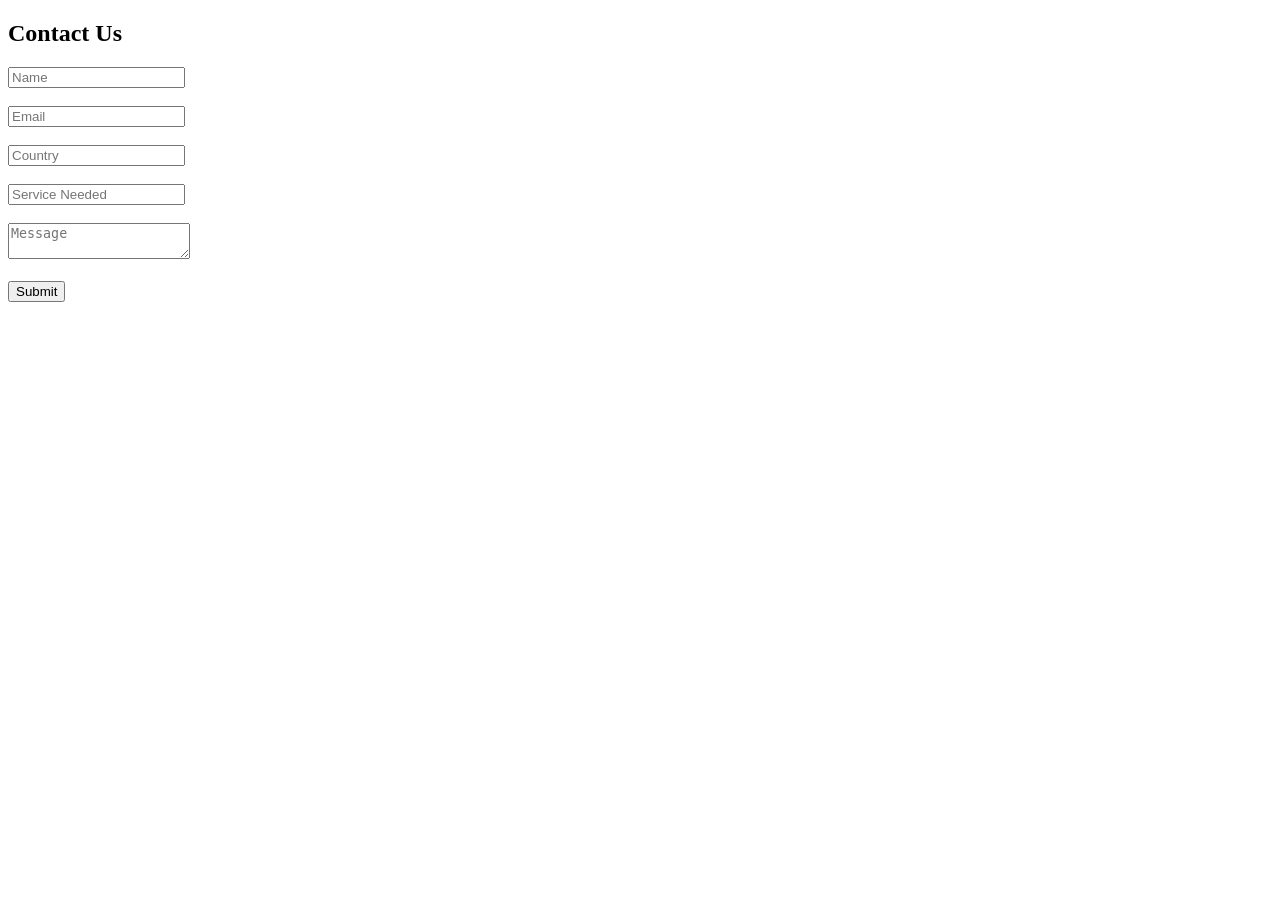
==== frontend/index.html @ 789def8a "Initial full-stack import-export project setup" ====
<!DOCTYPE html>
<html>
<head>
    <title>Import Export - Contact</title>
    <link rel="stylesheet" href="style.css">
</head>
<body>

<h2>Contact Us</h2>

<form id="contactForm">
    <input type="text" id="name" placeholder="Name" required><br><br>
    <input type="email" id="email" placeholder="Email" required><br><br>
    <input type="text" id="country" placeholder="Country"><br><br>
    <input type="text" id="serviceNeeded" placeholder="Service Needed"><br><br>
    <textarea id="message" placeholder="Message"></textarea><br><br>
    <button type="submit">Submit</button>
</form>

<script src="script.js"></script>

</body>
</html>
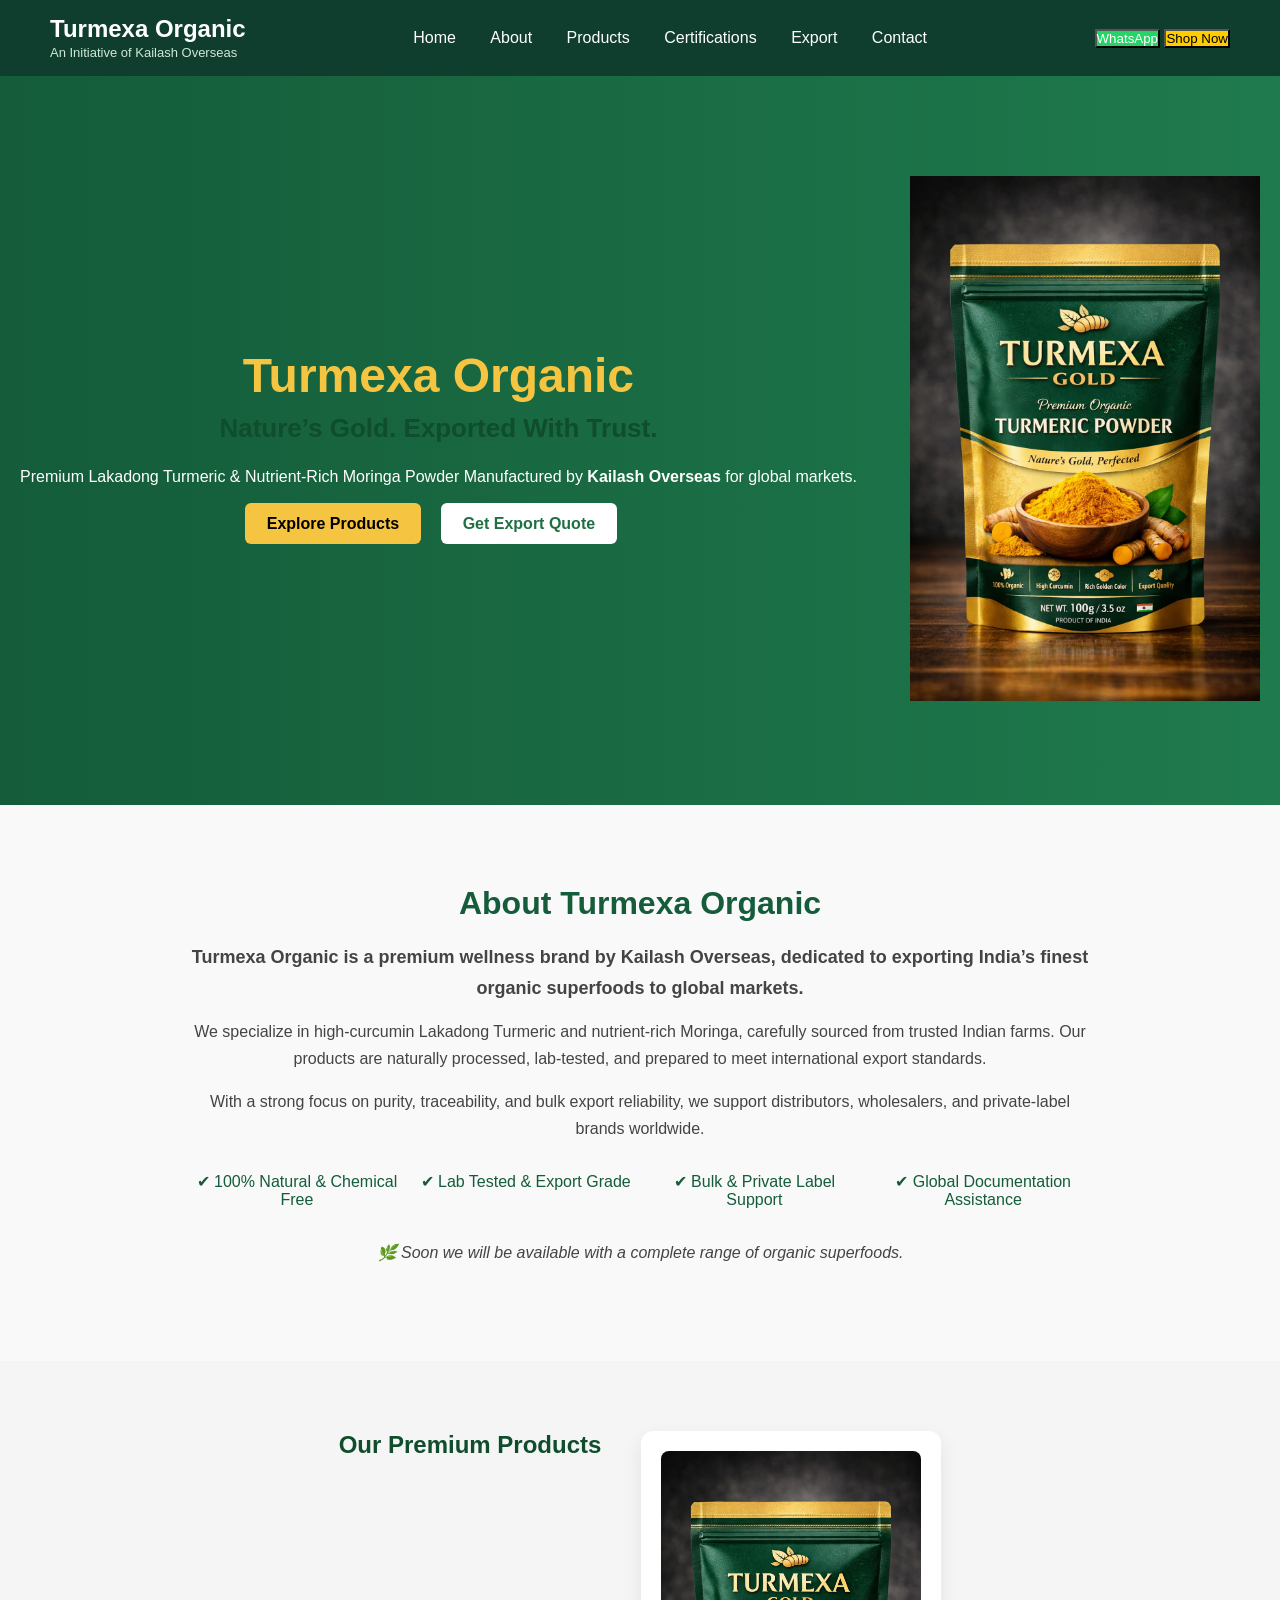
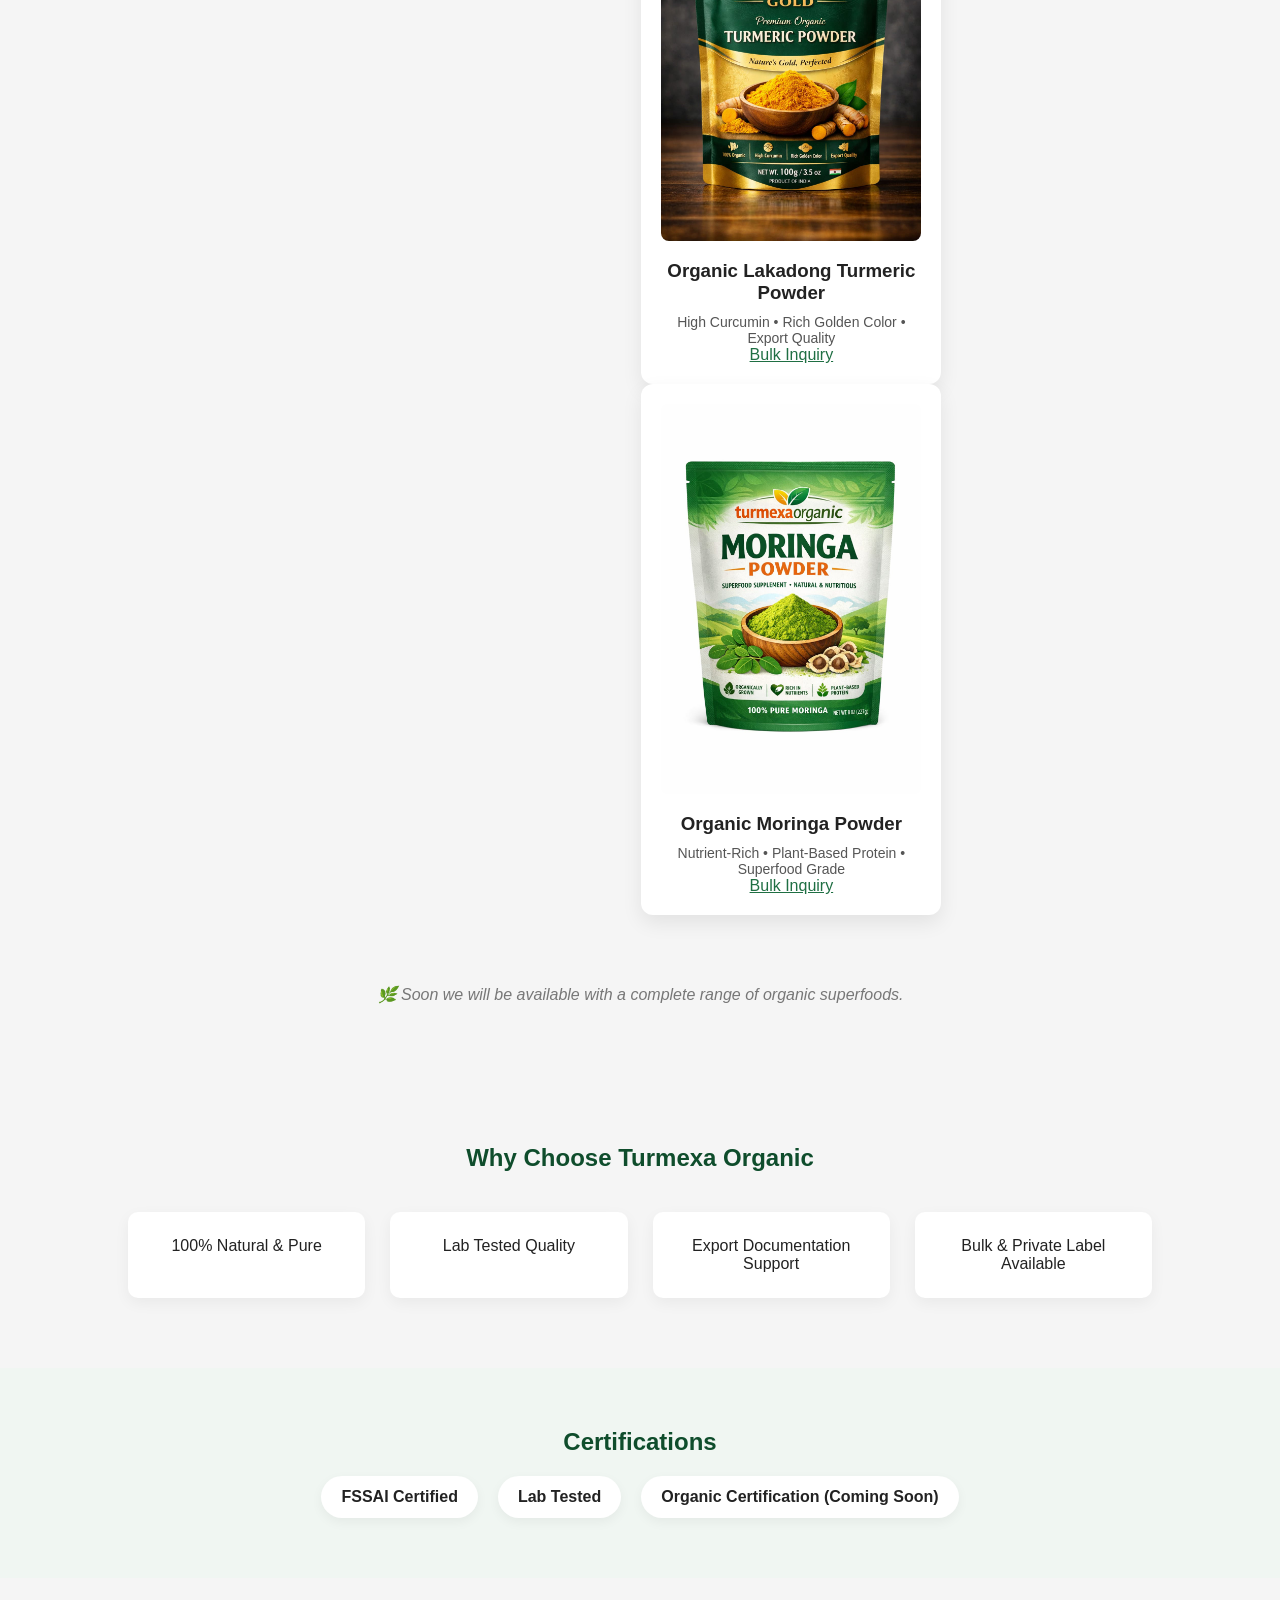
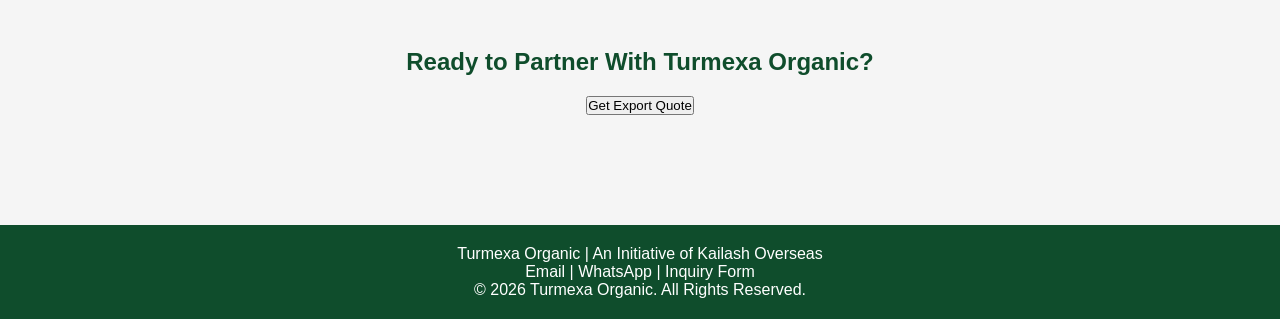
==== commit a2c2297d: "contact page is working now" ====
--- a/frontend/index.html
+++ b/frontend/index.html
@@ -1,23 +1,161 @@
 <!DOCTYPE html>
-<html>
+<html lang="en">
 <head>
-    <title>Import Export - Contact</title>
+    <meta charset="UTF-8">
+    <title>Turmexa Organic | Premium Organic Superfoods</title>
+    <meta name="viewport" content="width=device-width, initial-scale=1.0">
     <link rel="stylesheet" href="style.css">
 </head>
 <body>
 
-<h2>Contact Us</h2>
+    <!-- HEADER -->
+    <header>
+        <div class="logo">
+            <h2>Turmexa Organic</h2>
+            <span>An Initiative of Kailash Overseas</span>
+        </div>
+        <nav>
+            <a href="#">Home</a>
+            <a href="#">About</a>
+            <a href="#">Products</a>
+            <a href="#">Certifications</a>
+            <a href="#">Export</a>
+            <a href="contact.html">Contact</a>
+        </nav>
+        <div class="header-buttons">
+            <button class="whatsapp">WhatsApp</button>
+            <button class="shop">Shop Now</button>
+        </div>
+    </header>
 
-<form id="contactForm">
-    <input type="text" id="name" placeholder="Name" required><br><br>
-    <input type="email" id="email" placeholder="Email" required><br><br>
-    <input type="text" id="country" placeholder="Country"><br><br>
-    <input type="text" id="serviceNeeded" placeholder="Service Needed"><br><br>
-    <textarea id="message" placeholder="Message"></textarea><br><br>
-    <button type="submit">Submit</button>
-</form>
+    <!-- HERO SECTION -->
+    <section class="hero">
+  <div class="hero-container">
+    
+    <div class="hero-text">
+      <h1>Turmexa Organic</h1>
+      <h2>Nature’s Gold. Exported With Trust.</h2>
+      <p>
+        Premium Lakadong Turmeric & Nutrient-Rich Moringa Powder  
+        Manufactured by <strong>Kailash Overseas</strong> for global markets.
+      </p>
 
-<script src="script.js"></script>
+      <div class="hero-buttons">
+        <a href="#products" class="btn-primary">Explore Products</a>
+        <a href="contact.html" class="btn-secondary">Get Export Quote</a>
+      </div>
+    </div>
+
+    <div class="hero-image">
+      <img src="images/turmeric.jpeg" alt="Organic Lakadong Turmeric">
+    </div>
+
+  </div>
+</section>
+
+
+<!-- ABOUT SECTION -->
+<section class="about">
+    <div class="about-container">
+        <h2>About Turmexa Organic</h2>
+
+        <p class="about-highlight">
+            Turmexa Organic is a premium wellness brand by <strong>Kailash Overseas</strong>, 
+            dedicated to exporting India’s finest organic superfoods to global markets.
+        </p>
+
+        <p>
+            We specialize in high-curcumin Lakadong Turmeric and nutrient-rich Moringa, 
+            carefully sourced from trusted Indian farms. Our products are naturally processed, 
+            lab-tested, and prepared to meet international export standards.
+        </p>
+
+        <p>
+            With a strong focus on purity, traceability, and bulk export reliability, 
+            we support distributors, wholesalers, and private-label brands worldwide.
+        </p>
+
+        <div class="about-features">
+            <div>✔ 100% Natural & Chemical Free</div>
+            <div>✔ Lab Tested & Export Grade</div>
+            <div>✔ Bulk & Private Label Support</div>
+            <div>✔ Global Documentation Assistance</div>
+        </div>
+
+        <p class="coming-soon">
+            🌿 Soon we will be available with a complete range of organic superfoods.
+        </p>
+    </div>
+</section>
+
+
+    <!-- PRODUCTS -->
+    <section class="products" id="products">
+    <h2>Our Premium Products</h2>
+
+    <div class="product-grid">
+
+        <!-- Turmeric Product -->
+        <div class="product-card">
+            <img src="images/turmeric.jpeg" alt="Lakadong Turmeric Powder">
+            <h3>Organic Lakadong Turmeric Powder</h3>
+            <p>High Curcumin • Rich Golden Color • Export Quality</p>
+            <a href="contact.html" class="btn-secondary">Bulk Inquiry</a>
+        </div>
+
+        <!-- Moringa Product -->
+        <div class="product-card">
+            <img src="images/moringa.jpeg" alt="Moringa Powder">
+            <h3>Organic Moringa Powder</h3>
+            <p>Nutrient-Rich • Plant-Based Protein • Superfood Grade</p>
+            <a href="#contact" class="btn-secondary">Bulk Inquiry</a>
+        </div>
+
+    </div>
+
+    <p class="coming-soon">
+        🌿 Soon we will be available with a complete range of organic superfoods.
+    </p>
+</section>
+
+
+    <!-- WHY CHOOSE US -->
+    <section>
+    <h2>Why Choose Turmexa Organic</h2>
+
+    <div class="why-grid">
+        <div class="why-box">100% Natural & Pure</div>
+        <div class="why-box">Lab Tested Quality</div>
+        <div class="why-box">Export Documentation Support</div>
+        <div class="why-box">Bulk & Private Label Available</div>
+    </div>
+    </section>
+
+
+    <!-- CERTIFICATIONS -->
+    <section class="certifications">
+    <h2>Certifications</h2>
+
+    <div class="cert-badges">
+        <div class="badge">FSSAI Certified</div>
+        <div class="badge">Lab Tested</div>
+        <div class="badge">Organic Certification (Coming Soon)</div>
+    </div>
+    </section>
+
+
+    <!-- CTA -->
+    <section class="cta">
+        <h2>Ready to Partner With Turmexa Organic?</h2>
+        <button>Get Export Quote</button>
+    </section>
+
+    <!-- FOOTER -->
+    <footer>
+        <p>Turmexa Organic | An Initiative of Kailash Overseas</p>
+        <p>Email | WhatsApp | Inquiry Form</p>
+        <p>© 2026 Turmexa Organic. All Rights Reserved.</p>
+    </footer>
 
 </body>
 </html>
--- a/frontend/style.css
+++ b/frontend/style.css
@@ -0,0 +1,382 @@
+* {
+    margin: 0;
+    padding: 0;
+    box-sizing: border-box;
+    font-family: 'Segoe UI', sans-serif;
+}
+
+body {
+    background-color: #f5f5f5;
+    color: #222;
+}
+
+/* ================= HEADER ================= */
+
+header {
+    background: #0f4d2c;
+    padding: 15px 60px;
+    display: flex;
+    justify-content: space-between;
+    align-items: center;
+}
+
+.logo h2 {
+    color: white;
+}
+
+.logo span {
+    font-size: 13px;
+    color: #cfe9d8;
+}
+
+nav a {
+    color: white;
+    margin: 0 15px;
+    text-decoration: none;
+    font-weight: 500;
+}
+
+nav a:hover {
+    color: #ffcc00;
+}
+
+.header-btn {
+    padding: 8px 18px;
+    border-radius: 6px;
+    text-decoration: none;
+    font-weight: 600;
+    margin-left: 10px;
+}
+
+.whatsapp {
+    background: #25D366;
+    color: white;
+}
+
+.shop {
+    background: #ffcc00;
+    color: black;
+}
+
+/* ================= HERO ================= */
+
+.hero {
+    background: linear-gradient(135deg, #0f4d2c, #1c7a4b);
+    color: white;
+    text-align: center;
+    padding: 100px 20px;
+}
+
+.hero h1 {
+    font-size: 48px;
+    margin-bottom: 20px;
+}
+
+.hero p {
+    font-size: 18px;
+    margin-bottom: 30px;
+}
+
+.hero-btn {
+    padding: 12px 28px;
+    margin: 10px;
+    border-radius: 6px;
+    font-weight: 600;
+    text-decoration: none;
+}
+
+.primary-btn {
+    background: #ffcc00;
+    color: black;
+}
+
+.secondary-btn {
+    background: white;
+    color: #0f4d2c;
+}
+
+/* ================= SECTION COMMON ================= */
+
+section {
+    padding: 70px 10%;
+    text-align: center;
+}
+
+section h2 {
+    margin-bottom: 20px;
+    color: #0f4d2c;
+}
+
+/* ================= PRODUCTS ================= */
+
+.products {
+    display: flex;
+    justify-content: center;
+    gap: 40px;
+    flex-wrap: wrap;
+}
+
+.product-card {
+    background: white;
+    padding: 20px;
+    width: 300px;
+    border-radius: 12px;
+    box-shadow: 0 8px 20px rgba(0,0,0,0.08);
+    transition: 0.3s;
+}
+
+.product-card:hover {
+    transform: translateY(-8px);
+}
+
+.product-card img {
+    width: 100%;
+    border-radius: 8px;
+}
+
+.product-card h3 {
+    margin: 15px 0 10px;
+}
+
+.product-card p {
+    font-size: 14px;
+    color: #555;
+}
+
+.product-card button {
+    margin-top: 15px;
+    padding: 10px 20px;
+    background: #d4af37;
+    border: none;
+    border-radius: 6px;
+    font-weight: bold;
+    cursor: pointer;
+}
+
+/* ================= WHY CHOOSE ================= */
+
+.why-grid {
+    display: grid;
+    grid-template-columns: repeat(auto-fit, minmax(220px, 1fr));
+    gap: 25px;
+    margin-top: 40px;
+}
+
+.why-box {
+    background: white;
+    padding: 25px;
+    border-radius: 10px;
+    box-shadow: 0 5px 15px rgba(0,0,0,0.05);
+    font-weight: 500;
+}
+
+/* ================= CERTIFICATIONS ================= */
+
+.certifications {
+    background: #f0f6f2;
+    padding: 60px 10%;
+}
+
+.cert-badges {
+    display: flex;
+    justify-content: center;
+    gap: 20px;
+    flex-wrap: wrap;
+    margin-top: 20px;
+}
+
+.badge {
+    background: white;
+    padding: 12px 20px;
+    border-radius: 25px;
+    box-shadow: 0 4px 12px rgba(0,0,0,0.05);
+    font-weight: 600;
+}
+
+/* ================= FOOTER ================= */
+
+footer {
+    background: #0f4d2c;
+    color: white;
+    text-align: center;
+    padding: 20px;
+    margin-top: 40px;
+}
+
+
+
+
+
+.hero {
+  background: linear-gradient(135deg, #0f3d2e, #1f6f43);
+  color: white;
+  padding: 80px 10%;
+}
+
+.hero-container {
+  display: flex;
+  align-items: center;
+  justify-content: space-between;
+  gap: 40px;
+}
+
+.hero-text h1 {
+  font-size: 48px;
+  margin-bottom: 10px;
+  color: #f5c542;
+}
+
+.hero-text h2 {
+  font-size: 26px;
+  margin-bottom: 20px;
+}
+
+.hero-text p {
+  font-size: 16px;
+  margin-bottom: 25px;
+  line-height: 1.6;
+}
+
+.hero-buttons a {
+  text-decoration: none;
+  padding: 12px 22px;
+  margin-right: 15px;
+  border-radius: 6px;
+  font-weight: 600;
+}
+
+.btn-primary {
+  background-color: #f5c542;
+  color: black;
+}
+
+.btn-secondary {
+  background-color: white;
+  color: #1f6f43;
+}
+
+.hero-image img {
+  max-width: 350px;
+}
+
+
+/* HEADER */
+header {
+    background: #0f3d2e;
+    padding: 15px 50px;
+}
+
+/* HERO */
+.hero {
+    background: linear-gradient(to right, #145c3a, #1f7a4d);
+    color: white;
+    padding: 100px 20px;
+    text-align: center;
+}
+
+
+
+
+
+.contact-section {
+    background: #f4f4f4;
+    padding: 80px 20px;
+}
+
+.contact-container {
+    max-width: 600px;
+    margin: auto;
+    background: white;
+    padding: 40px;
+    border-radius: 10px;
+    box-shadow: 0 10px 30px rgba(0,0,0,0.1);
+}
+
+.contact-container h2 {
+    text-align: center;
+    margin-bottom: 10px;
+    color: #145c3a;
+}
+
+.contact-container p {
+    text-align: center;
+    margin-bottom: 30px;
+}
+
+.contact-container input,
+.contact-container textarea {
+    width: 100%;
+    padding: 12px;
+    margin-bottom: 15px;
+    border-radius: 5px;
+    border: 1px solid #ccc;
+}
+
+.contact-container button {
+    width: 100%;
+    padding: 12px;
+    background: #c9a227;
+    color: white;
+    border: none;
+    border-radius: 5px;
+    cursor: pointer;
+}
+
+.contact-container button:hover {
+    background: #a8841f;
+}
+
+#responseMessage {
+    margin-top: 15px;
+    text-align: center;
+    font-weight: bold;
+}
+
+
+
+
+
+.about {
+    background: #f8f9f8;
+    padding: 80px 20px;
+    text-align: center;
+}
+
+.about-container {
+    max-width: 900px;
+    margin: auto;
+}
+
+.about h2 {
+    font-size: 32px;
+    color: #145c3a;
+    margin-bottom: 20px;
+}
+
+.about-highlight {
+    font-size: 18px;
+    font-weight: 600;
+    margin-bottom: 20px;
+}
+
+.about p {
+    color: #444;
+    line-height: 1.7;
+    margin-bottom: 15px;
+}
+
+.about-features {
+    display: grid;
+    grid-template-columns: repeat(auto-fit, minmax(200px, 1fr));
+    gap: 15px;
+    margin-top: 30px;
+    font-weight: 500;
+    color: #145c3a;
+}
+
+.coming-soon {
+    margin-top: 30px;
+    font-style: italic;
+    color: #777;
+}
+
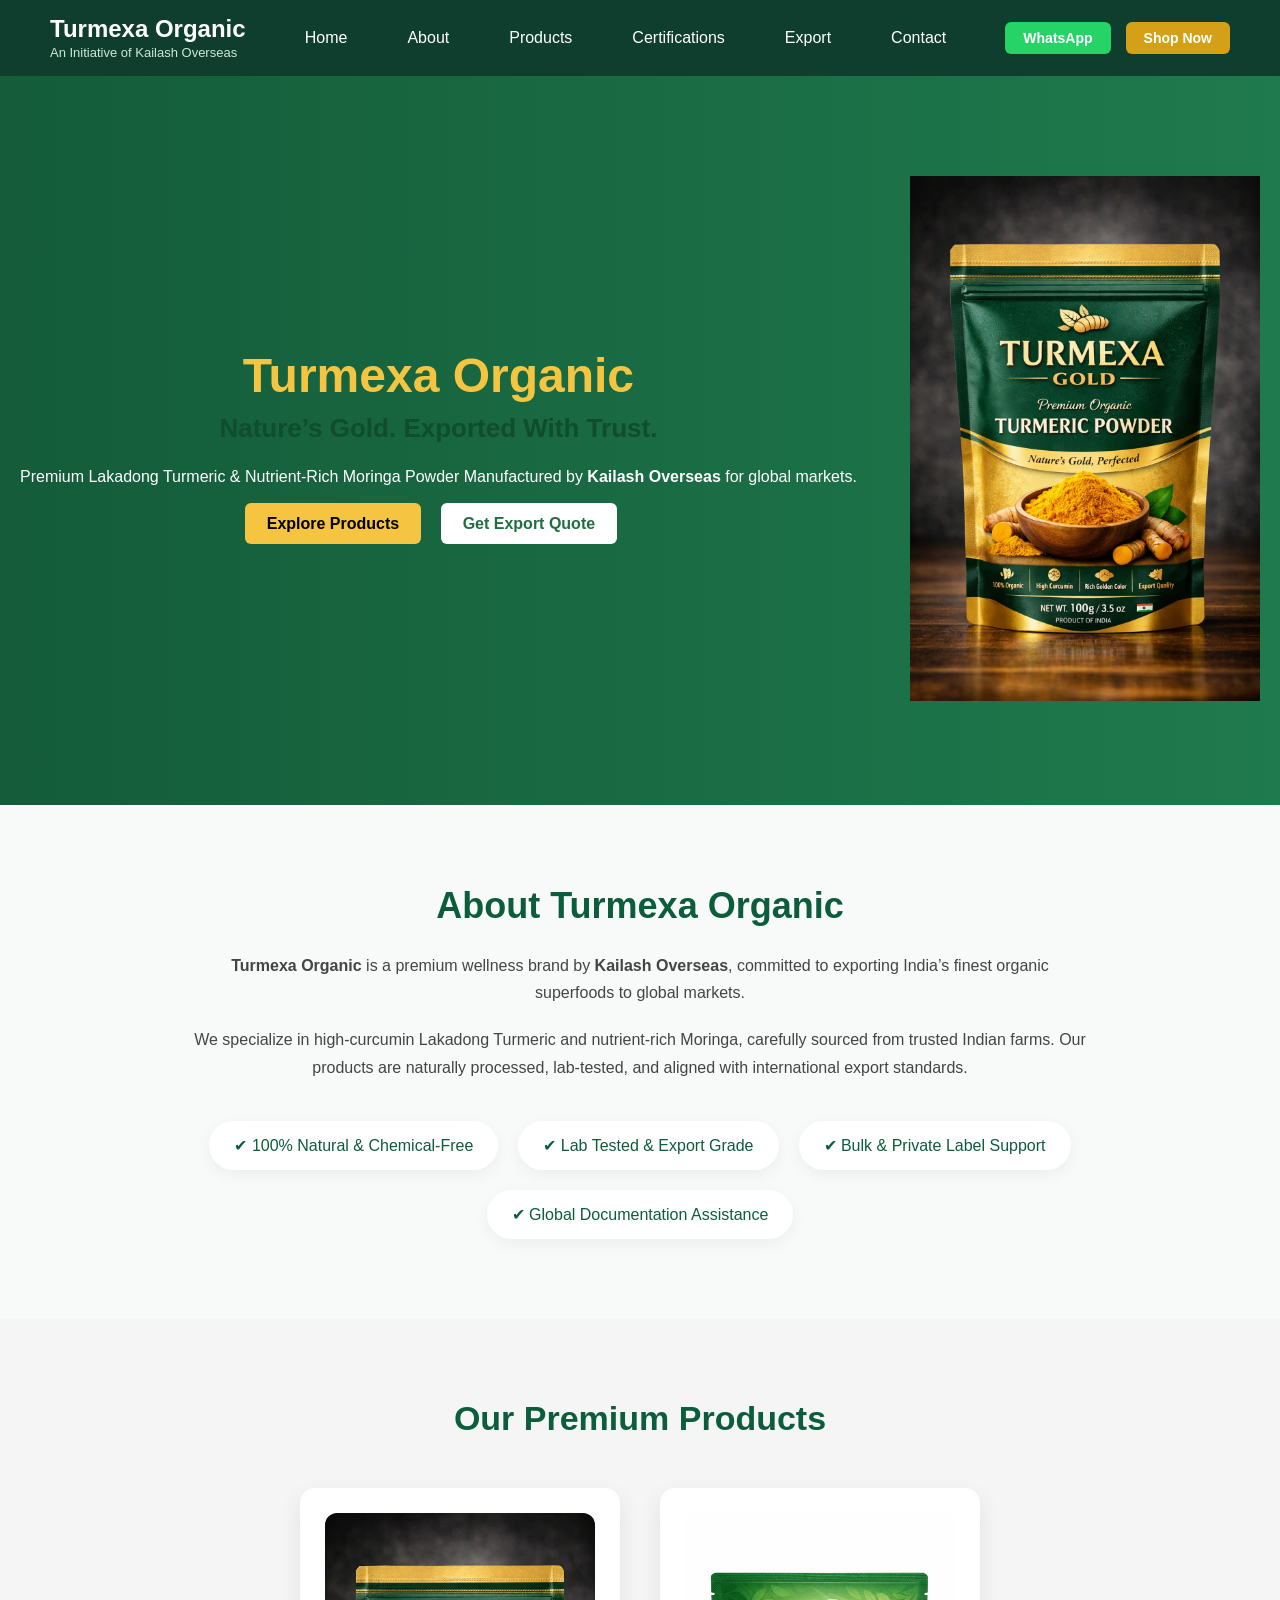
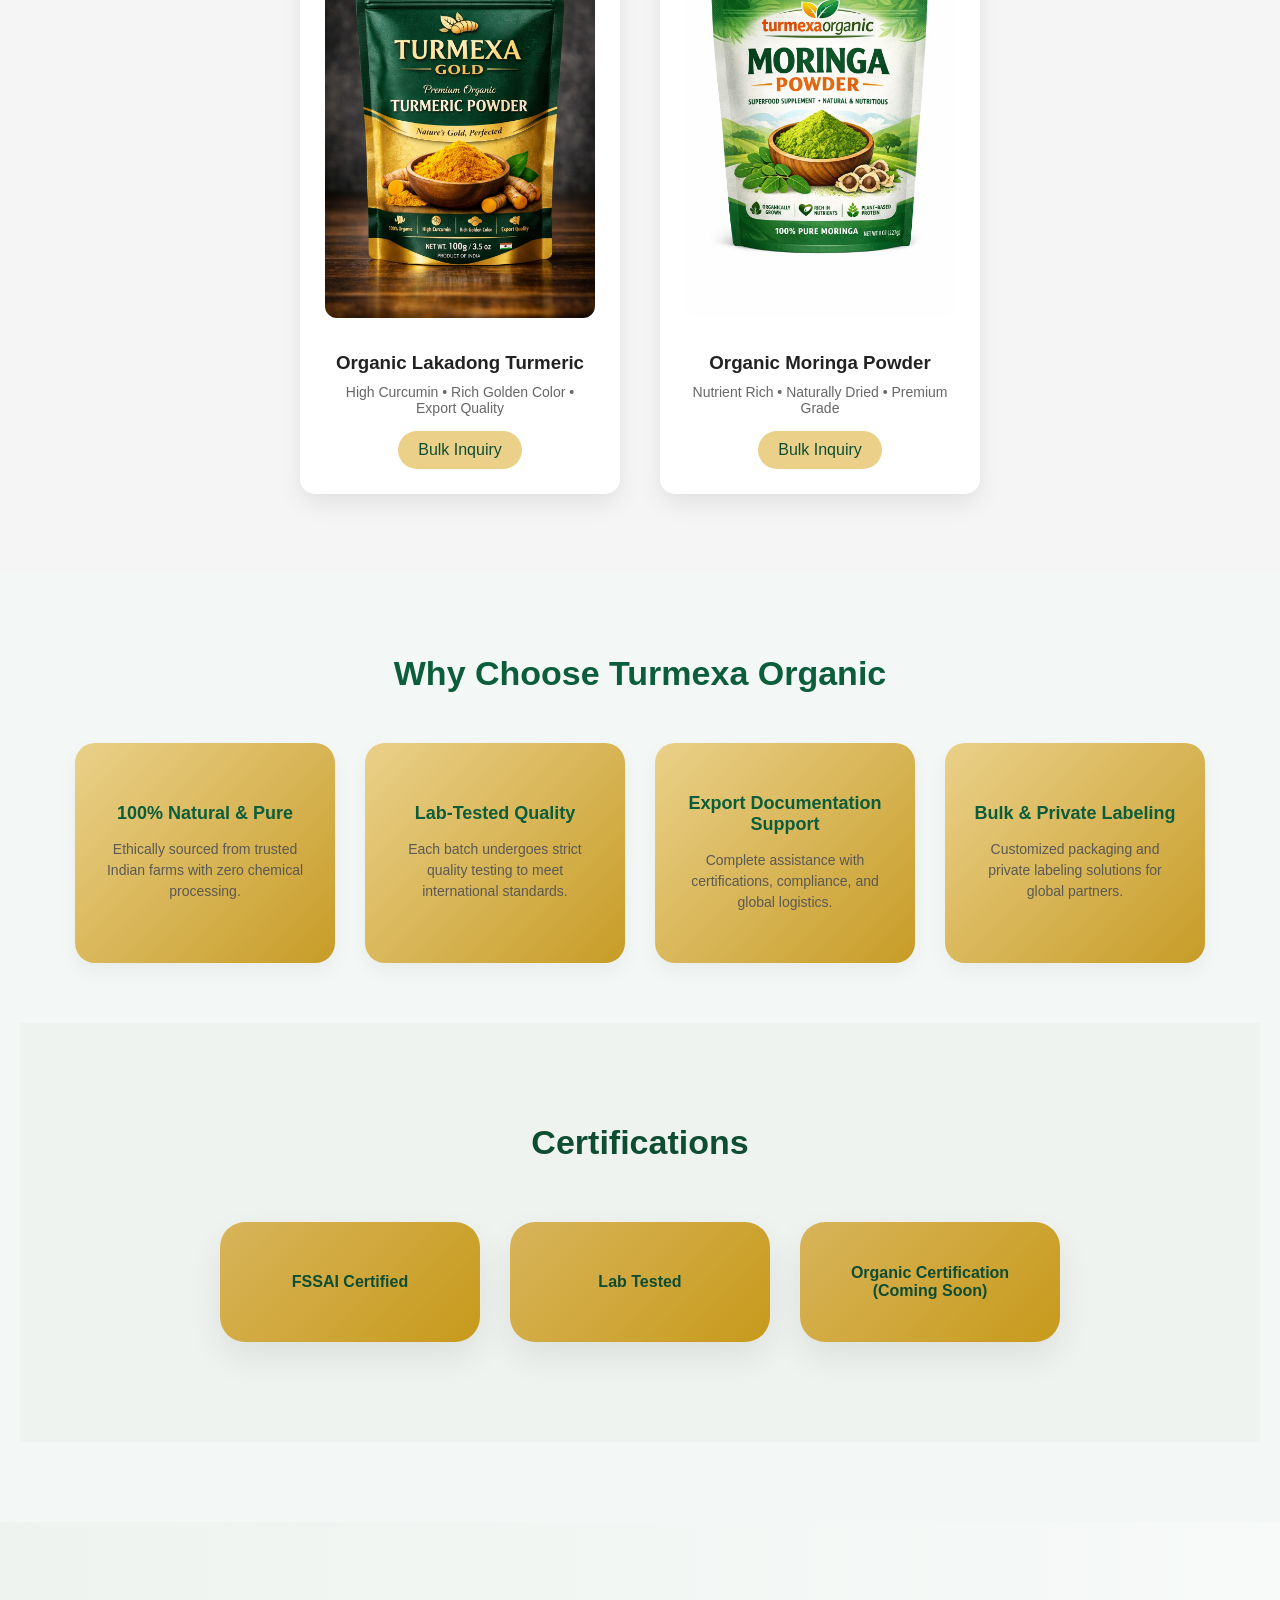
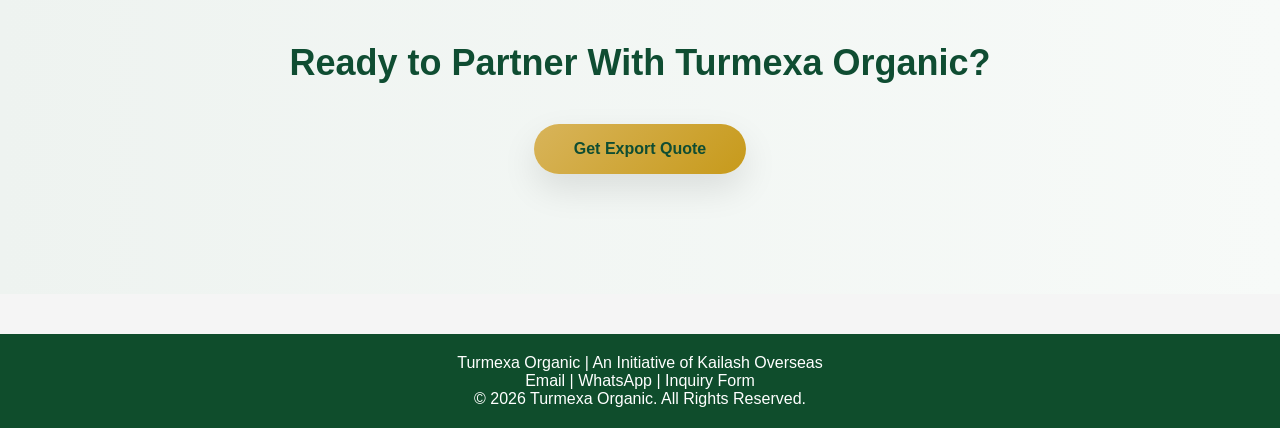
==== commit 2ef9221d: "Frontend UI styling improvements" ====
--- a/frontend/index.html
+++ b/frontend/index.html
@@ -16,15 +16,23 @@
         </div>
         <nav>
             <a href="#">Home</a>
-            <a href="#">About</a>
-            <a href="#">Products</a>
-            <a href="#">Certifications</a>
+            <a href="#about">About</a>
+            <a href="#products">Products</a>
+            <a href="#cert">Certifications</a>
             <a href="#">Export</a>
             <a href="contact.html">Contact</a>
         </nav>
         <div class="header-buttons">
-            <button class="whatsapp">WhatsApp</button>
-            <button class="shop">Shop Now</button>
+            <div class="nav-buttons">
+    <a href="https://wa.me/918083669208" target="_blank" class="btn whatsapp-btn">
+        WhatsApp
+    </a>
+
+    <a href="#products" class="btn shop-btn">
+        Shop Now
+    </a>
+</div>
+
         </div>
     </header>
 
@@ -53,102 +61,108 @@
   </div>
 </section>
 
-
-<!-- ABOUT SECTION -->
-<section class="about">
+<section id="about"  class="about-section">
     <div class="about-container">
         <h2>About Turmexa Organic</h2>
 
-        <p class="about-highlight">
-            Turmexa Organic is a premium wellness brand by <strong>Kailash Overseas</strong>, 
-            dedicated to exporting India’s finest organic superfoods to global markets.
+        <p class="about-intro">
+            <strong>Turmexa Organic</strong> is a premium wellness brand by 
+            <strong>Kailash Overseas</strong>, committed to exporting India’s finest
+            organic superfoods to global markets.
         </p>
 
         <p>
-            We specialize in high-curcumin Lakadong Turmeric and nutrient-rich Moringa, 
-            carefully sourced from trusted Indian farms. Our products are naturally processed, 
-            lab-tested, and prepared to meet international export standards.
+            We specialize in high-curcumin Lakadong Turmeric and nutrient-rich
+            Moringa, carefully sourced from trusted Indian farms. Our products
+            are naturally processed, lab-tested, and aligned with international
+            export standards.
         </p>
 
-        <p>
-            With a strong focus on purity, traceability, and bulk export reliability, 
-            we support distributors, wholesalers, and private-label brands worldwide.
-        </p>
-
-        <div class="about-features">
-            <div>✔ 100% Natural & Chemical Free</div>
-            <div>✔ Lab Tested & Export Grade</div>
-            <div>✔ Bulk & Private Label Support</div>
-            <div>✔ Global Documentation Assistance</div>
+        <div class="about-highlights">
+            <div class="highlight">✔ 100% Natural & Chemical-Free</div>
+            <div class="highlight">✔ Lab Tested & Export Grade</div>
+            <div class="highlight">✔ Bulk & Private Label Support</div>
+            <div class="highlight">✔ Global Documentation Assistance</div>
         </div>
-
-        <p class="coming-soon">
-            🌿 Soon we will be available with a complete range of organic superfoods.
-        </p>
     </div>
 </section>
 
 
-    <!-- PRODUCTS -->
-    <section class="products" id="products">
+
+
+  <section id="products" class="products-section">
     <h2>Our Premium Products</h2>
 
-    <div class="product-grid">
+    <div class="products-grid">
 
-        <!-- Turmeric Product -->
         <div class="product-card">
-            <img src="images/turmeric.jpeg" alt="Lakadong Turmeric Powder">
-            <h3>Organic Lakadong Turmeric Powder</h3>
+            <img src="images/turmeric.jpeg" alt="Lakadong Turmeric">
+            <h3>Organic Lakadong Turmeric</h3>
             <p>High Curcumin • Rich Golden Color • Export Quality</p>
-            <a href="contact.html" class="btn-secondary">Bulk Inquiry</a>
+            <a href="contact.html" class="product-btn">Bulk Inquiry</a>
         </div>
 
-        <!-- Moringa Product -->
         <div class="product-card">
             <img src="images/moringa.jpeg" alt="Moringa Powder">
             <h3>Organic Moringa Powder</h3>
-            <p>Nutrient-Rich • Plant-Based Protein • Superfood Grade</p>
-            <a href="#contact" class="btn-secondary">Bulk Inquiry</a>
+            <p>Nutrient Rich • Naturally Dried • Premium Grade</p>
+            <a href="contact.html" class="product-btn">Bulk Inquiry</a>
         </div>
 
     </div>
-
-    <p class="coming-soon">
-        🌿 Soon we will be available with a complete range of organic superfoods.
-    </p>
 </section>
 
 
+
     <!-- WHY CHOOSE US -->
-    <section>
+    <section class="why-section">
+
     <h2>Why Choose Turmexa Organic</h2>
 
     <div class="why-grid">
-        <div class="why-box">100% Natural & Pure</div>
-        <div class="why-box">Lab Tested Quality</div>
-        <div class="why-box">Export Documentation Support</div>
-        <div class="why-box">Bulk & Private Label Available</div>
+        <div class="why-card">
+            <h3>100% Natural & Pure</h3>
+            <p>Ethically sourced from trusted Indian farms with zero chemical processing.</p>
+        </div>
+
+        <div class="why-card">
+            <h3>Lab-Tested Quality</h3>
+            <p>Each batch undergoes strict quality testing to meet international standards.</p>
+        </div>
+
+        <div class="why-card">
+            <h3>Export Documentation Support</h3>
+            <p>Complete assistance with certifications, compliance, and global logistics.</p>
+        </div>
+
+        <div class="why-card">
+            <h3>Bulk & Private Labeling</h3>
+            <p>Customized packaging and private labeling solutions for global partners.</p>
+        </div>
     </div>
-    </section>
+
+    <div  id="cert" class="certification-section">
+        <h3>Certifications</h3>
+        <div class="cert-badges">
+            <span>FSSAI Certified</span>
+            <span>Lab Tested</span>
+            <span>Organic Certification (Coming Soon)</span>
+        </div>
+    </div>
+
+</section>
 
 
-    <!-- CERTIFICATIONS -->
-    <section class="certifications">
-    <h2>Certifications</h2>
 
-    <div class="cert-badges">
-        <div class="badge">FSSAI Certified</div>
-        <div class="badge">Lab Tested</div>
-        <div class="badge">Organic Certification (Coming Soon)</div>
-    </div>
-    </section>
+   
 
 
     <!-- CTA -->
-    <section class="cta">
-        <h2>Ready to Partner With Turmexa Organic?</h2>
-        <button>Get Export Quote</button>
-    </section>
+   <div class="cta-section">
+    <h2>Ready to Partner With Turmexa Organic?</h2>
+    <a href="contact.html">Get Export Quote</a>
+   </div>
+
 
     <!-- FOOTER -->
     <footer>
--- a/frontend/style.css
+++ b/frontend/style.css
@@ -380,3 +380,409 @@
     color: #777;
 }
 
+.about-section {
+    background: #f8faf9;
+    padding: 80px 20px;
+    text-align: center;
+}
+
+.about-container {
+    max-width: 900px;
+    margin: auto;
+}
+
+.about-section h2 {
+    font-size: 36px;
+    color: #0b5d3b;
+    margin-bottom: 25px;
+}
+
+.about-intro {
+    font-size: 18px;
+    margin-bottom: 20px;
+}
+
+.about-section p {
+    font-size: 16px;
+    line-height: 1.7;
+    color: #444;
+}
+
+.about-highlights {
+    margin-top: 40px;
+    display: flex;
+    justify-content: center;
+    flex-wrap: wrap;
+    gap: 20px;
+}
+
+.highlight {
+    background: white;
+    padding: 15px 25px;
+    border-radius: 30px;
+    box-shadow: 0 5px 15px rgba(0,0,0,0.05);
+    font-weight: 500;
+    color: #0b5d3b;
+}
+
+
+
+
+
+.products-section {
+    padding: 80px 20px;
+    text-align: center;
+}
+
+.products-section h2 {
+    font-size: 34px;
+    color: #0b5d3b;
+    margin-bottom: 50px;
+}
+
+.products-grid {
+    display: flex;
+    justify-content: center;
+    gap: 40px;
+    flex-wrap: wrap;
+}
+
+.product-card {
+    background: white;
+    width: 320px;
+    padding: 25px;
+    border-radius: 15px;
+    box-shadow: 0 10px 25px rgba(0,0,0,0.08);
+    transition: 0.3s ease;
+}
+
+.product-card:hover {
+    transform: translateY(-8px);
+}
+
+.product-card img {
+    width: 100%;
+    border-radius: 12px;
+    margin-bottom: 15px;
+}
+
+.product-card h3 {
+    margin-bottom: 10px;
+    color: #222;
+}
+
+.product-card p {
+    font-size: 14px;
+    color: #666;
+    margin-bottom: 15px;
+}
+
+.product-btn {
+    display: inline-block;
+    padding: 10px 20px;
+    background: #ead089;
+    color: #0f4d32;
+    border-radius: 25px;
+    text-decoration: none;
+    font-weight: 500;
+}
+
+
+.why-section {
+    background: #f3f7f5;
+    padding: 80px 20px;
+    text-align: center;
+}
+
+.why-section h2 {
+    font-size: 34px;
+    color: #0b5d3b;
+    margin-bottom: 50px;
+}
+
+.why-grid {
+    display: flex;
+    justify-content: center;
+    gap: 30px;
+    flex-wrap: wrap;
+    margin-bottom: 60px;
+}
+
+.why-card {
+    background: white;
+    width: 260px;
+    padding: 25px;
+    border-radius: 12px;
+    box-shadow: 0 8px 20px rgba(0,0,0,0.05);
+}
+
+.why-card h3 {
+    margin-bottom: 10px;
+    color: #0b5d3b;
+}
+
+.why-card p {
+    font-size: 14px;
+    color: #555;
+}
+
+.certification-section h3 {
+    margin-bottom: 20px;
+    color: #0b5d3b;
+}
+
+.cert-badges {
+    display: flex;
+    justify-content: center;
+    gap: 20px;
+    flex-wrap: wrap;
+}
+
+.cert-badges span {
+    background: white;
+    padding: 12px 25px;
+    border-radius: 25px;
+    box-shadow: 0 5px 15px rgba(0,0,0,0.05);
+    font-weight: 500;
+}
+
+
+
+
+
+
+
+.nav-buttons {
+    display: flex;
+    gap: 15px;
+    align-items: center;
+}
+
+/* Common Button Style */
+.btn {
+    padding: 8px 18px;
+    border-radius: 6px;
+    font-size: 14px;
+    font-weight: 600;
+    text-decoration: none;
+    transition: 0.3s ease;
+}
+
+/* WhatsApp Button */
+.whatsapp-btn {
+    background-color: #25D366;
+    color: white;
+}
+
+.whatsapp-btn:hover {
+    background-color: #1ebe5d;
+}
+
+/* Shop Now Button */
+.shop-btn {
+    background-color: #d4a017;
+    color: white;
+}
+
+.shop-btn:hover {
+    background-color: #b88a13;
+}
+
+
+
+nav {
+    display: flex;
+    gap: 30px;
+    align-items: center;
+}
+
+
+
+html {
+    scroll-behavior: smooth;
+}
+
+
+
+
+
+
+/* Section background */
+/* WHY CHOOSE SECTION */
+.why-choose-section {
+    padding: 90px 0;
+    background: #f4f8f5;
+    text-align: center;
+}
+
+.why-choose-section h2 {
+    font-size: 36px;
+    color: #0f4d32;
+    margin-bottom: 60px;
+    font-weight: 700;
+}
+
+/* Cards Container */
+.why-cards {
+    display: flex;
+    justify-content: center;
+    gap: 30px;
+    flex-wrap: wrap;
+}
+
+/* Square Colorful Cards */
+.why-card {
+    width: 260px;
+    height: 220px;
+    border-radius: 20px;
+    padding: 25px;
+    display: flex;
+    flex-direction: column;
+    justify-content: center;
+    text-align: center;
+    color: #fff;
+    transition: 0.3s ease;
+}
+
+/* Different colors for each card */
+.why-card:nth-child(1) {
+    background: linear-gradient(135deg, #ead089, #c79c27);
+}
+
+.why-card:nth-child(2) {
+    background: linear-gradient(135deg, #ead089, #c79c27);
+}
+
+.why-card:nth-child(3) {
+    background: linear-gradient(135deg, #ead089, #c79c27);
+}
+
+.why-card:nth-child(4) {
+    background: linear-gradient(135deg, #ead089, #c79c27);
+}
+
+/* Text Styling */
+.why-card h3 {
+    font-size: 18px;
+    margin-bottom: 15px;
+    font-weight: 600;
+}
+
+.why-card p {
+    font-size: 14px;
+    line-height: 1.5;
+    opacity: 0.95;
+}
+
+/* Hover Effect */
+.why-card:hover {
+    transform: translateY(-10px) scale(1.03);
+    box-shadow: 0 20px 40px rgba(0,0,0,0.15);
+
+}
+
+
+
+
+
+
+
+
+/* Certifications Section */
+/* Certifications Section */
+.certification-section {
+    padding: 100px 0;
+    text-align: center;
+    background: #eef3f0; /* keep soft background */
+}
+
+/* Title */
+.certification-section h3 {
+    font-size: 34px;
+    color: #0f4d32;
+    margin-bottom: 60px;
+    font-weight: 700;
+}
+
+/* Container */
+.cert-badges {
+    display: flex;
+    justify-content: center;
+    gap: 30px;
+    flex-wrap: wrap;
+}
+
+/* Make them same golden style */
+.cert-badges span {
+    width: 260px;
+    height: 120px;
+    border-radius: 25px;
+    background: linear-gradient(135deg, #d8b45a, #c79a1b);
+    display: flex;
+    align-items: center;
+    justify-content: center;
+    text-align: center;
+    padding: 20px;
+    font-weight: 600;
+    font-size: 16px;
+    color: #0f4d32;
+    box-shadow: 0 15px 35px rgba(0,0,0,0.08);
+    transition: 0.3s ease;
+}
+
+/* Hover */
+.cert-badges span:hover {
+    transform: translateY(-8px) scale(1.03);
+    box-shadow: 0 20px 45px rgba(0,0,0,0.15);
+}
+
+
+
+
+
+
+
+
+
+
+/* CTA SECTION */
+.cta-section {
+    padding: 120px 0;
+    text-align: center;
+    background: linear-gradient(to right, #eef3f0, #f7faf8);
+}
+
+/* CTA Heading */
+.cta-section h2,
+.cta-section h3 {
+    font-size: 36px;
+    color: #0f4d32;
+    font-weight: 700;
+    margin-bottom: 40px;
+}
+
+/* CTA Button */
+.cta-section button,
+.cta-section a {
+    background: linear-gradient(135deg, #d8b45a, #c79a1b);
+    color: #0f4d32;
+    border: none;
+    padding: 16px 40px;
+    font-size: 16px;
+    font-weight: 600;
+    border-radius: 40px;
+    cursor: pointer;
+    box-shadow: 0 15px 35px rgba(0,0,0,0.1);
+    transition: 0.3s ease;
+    text-decoration: none;
+    display: inline-block;
+}
+
+/* Hover */
+.cta-section button:hover,
+.cta-section a:hover {
+    transform: translateY(-5px);
+    box-shadow: 0 20px 45px rgba(0,0,0,0.15);
+}
+
+
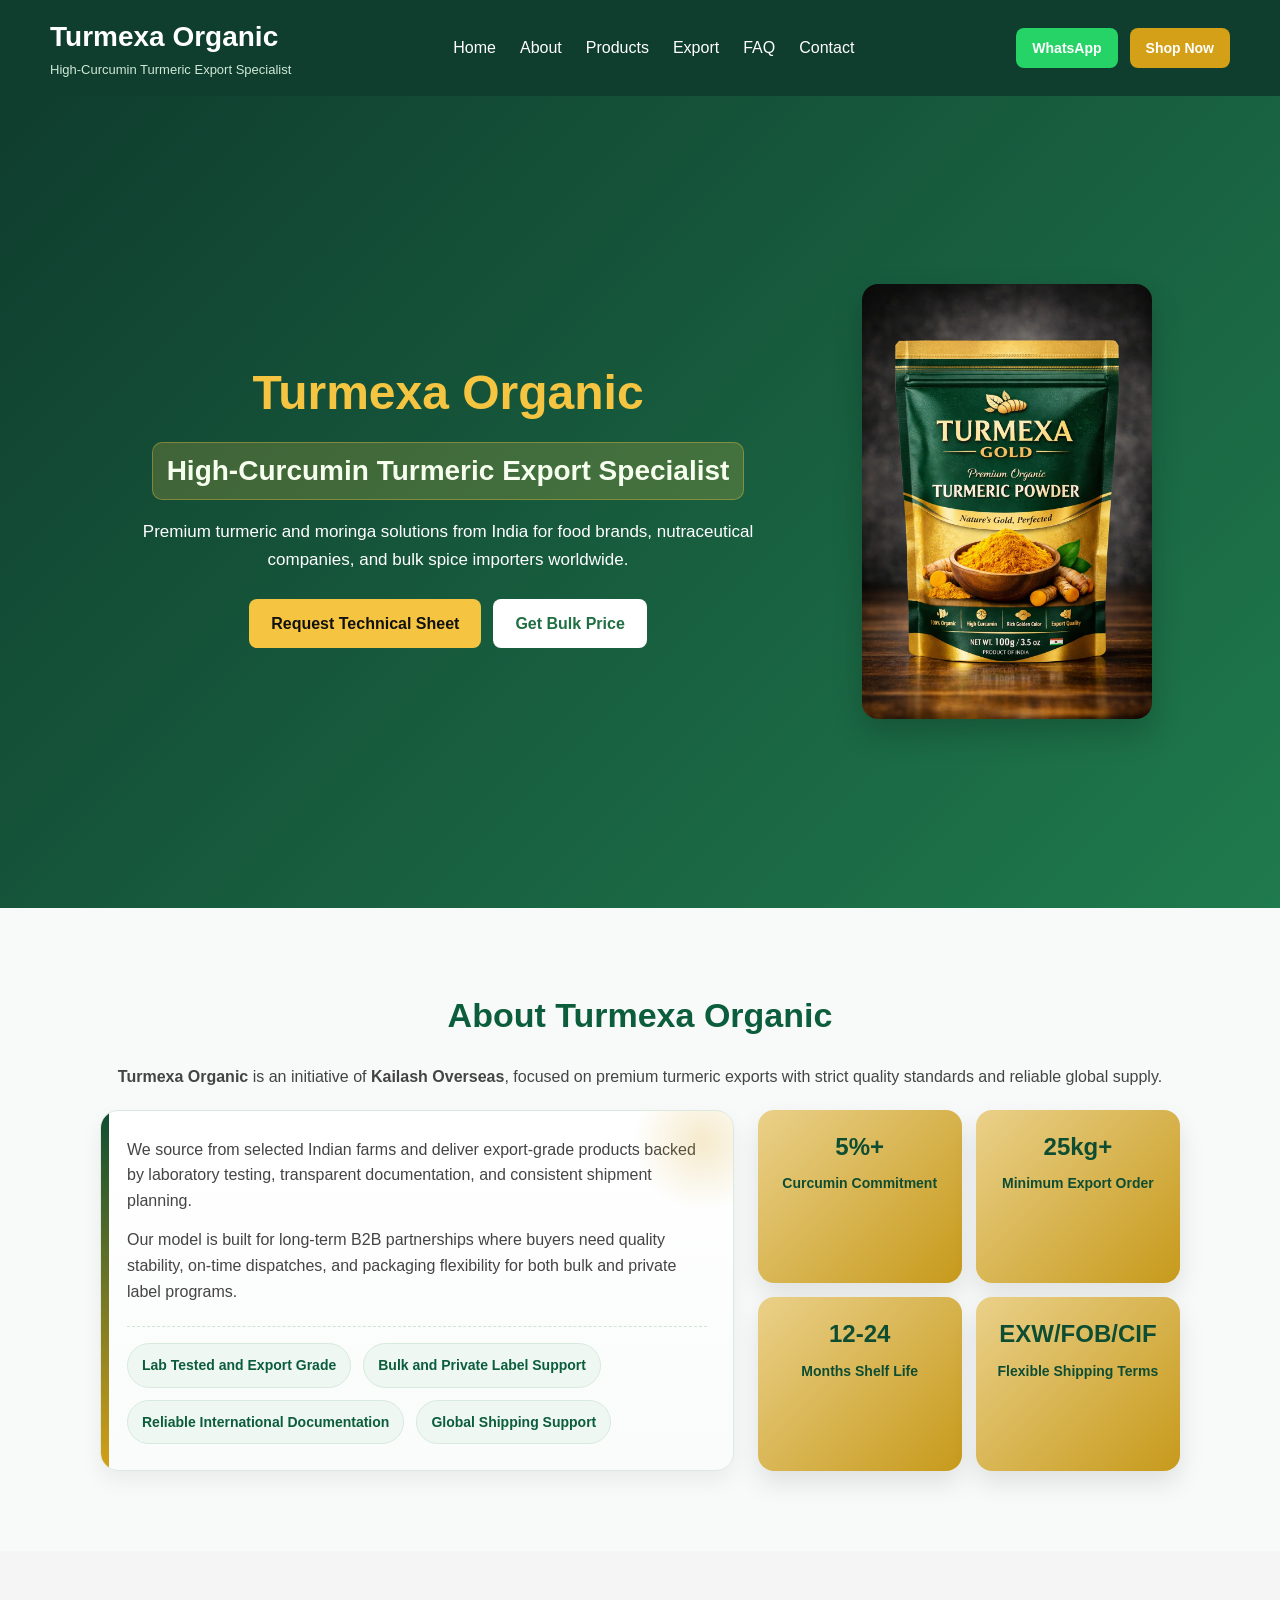
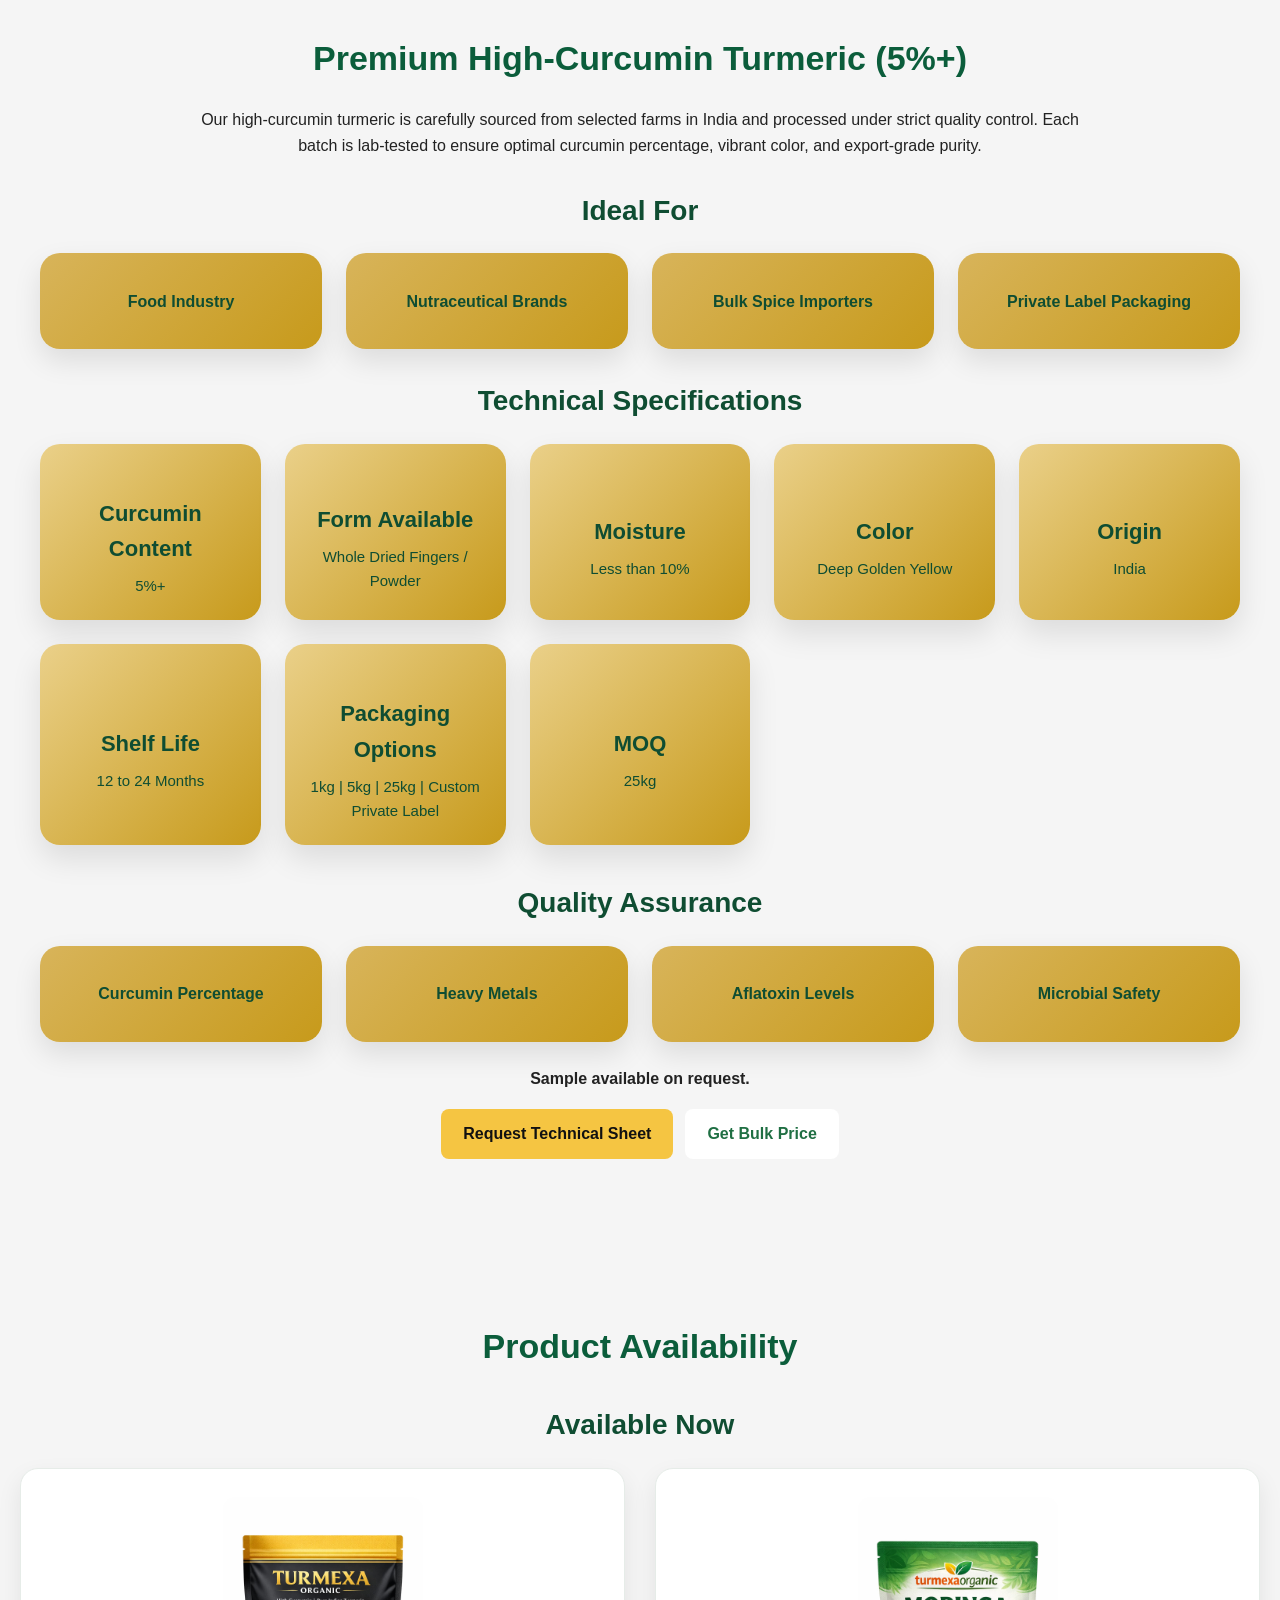
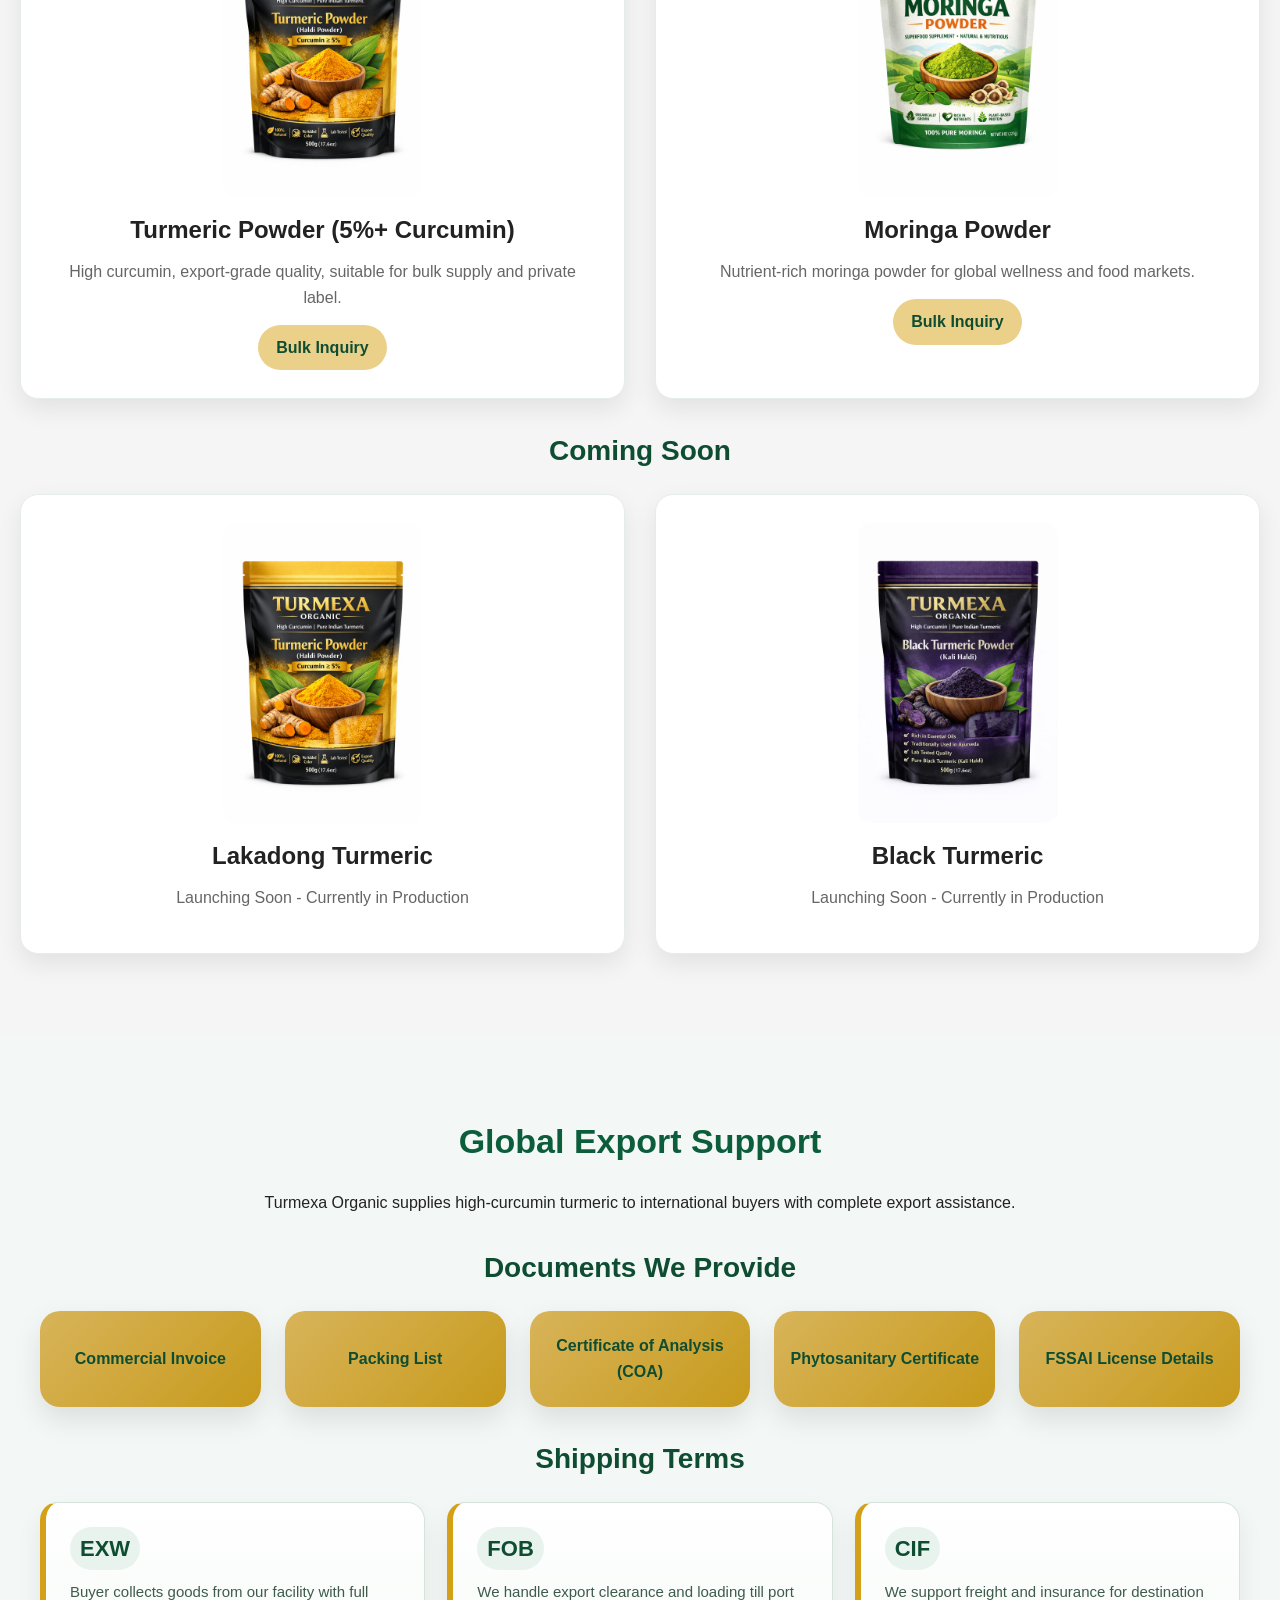
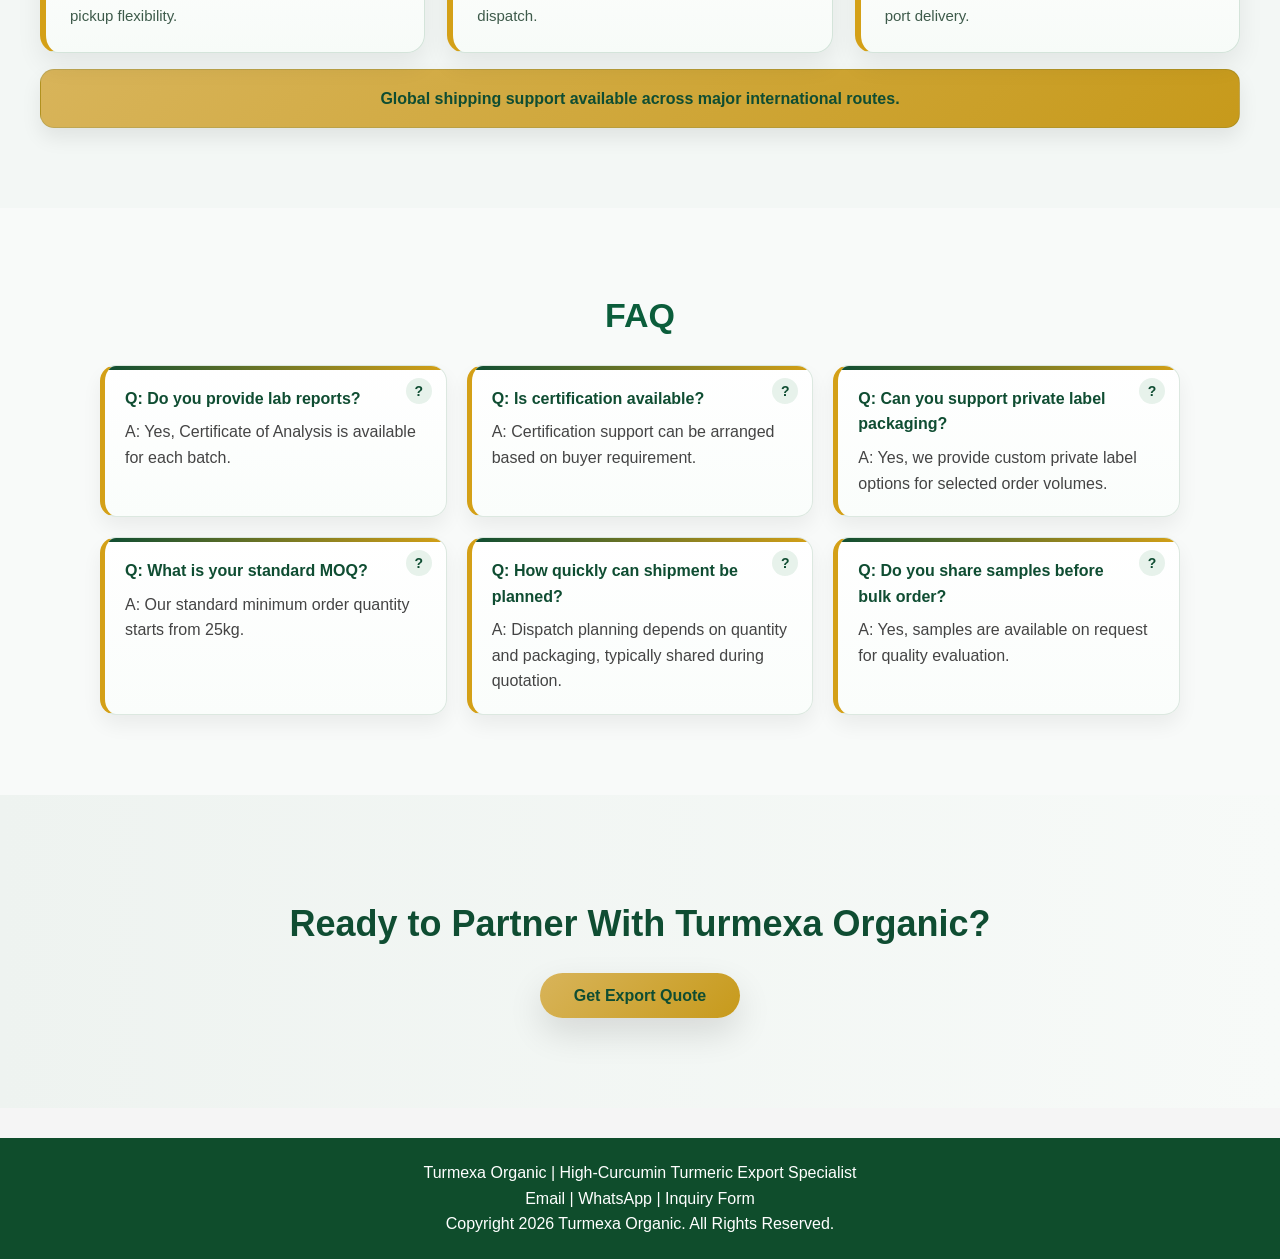
==== commit 74e6f51d: "update frontend" ====
--- a/frontend/index.html
+++ b/frontend/index.html
@@ -1,174 +1,260 @@
-<!DOCTYPE html>
+﻿<!DOCTYPE html>
 <html lang="en">
 <head>
     <meta charset="UTF-8">
-    <title>Turmexa Organic | Premium Organic Superfoods</title>
+    <title>Turmexa Organic | High-Curcumin Turmeric Export Specialist</title>
     <meta name="viewport" content="width=device-width, initial-scale=1.0">
+    <meta name="description" content="Turmexa Organic supplies premium high-curcumin turmeric (5%+) with full export support, lab-tested quality, and bulk/private label options.">
     <link rel="stylesheet" href="style.css">
 </head>
 <body>
 
-    <!-- HEADER -->
     <header>
         <div class="logo">
             <h2>Turmexa Organic</h2>
-            <span>An Initiative of Kailash Overseas</span>
+            <span>High-Curcumin Turmeric Export Specialist</span>
         </div>
         <nav>
             <a href="#">Home</a>
             <a href="#about">About</a>
             <a href="#products">Products</a>
-            <a href="#cert">Certifications</a>
-            <a href="#">Export</a>
+            <a href="#export-support">Export</a>
+            <a href="#faq">FAQ</a>
             <a href="contact.html">Contact</a>
         </nav>
         <div class="header-buttons">
             <div class="nav-buttons">
-    <a href="https://wa.me/918083669208" target="_blank" class="btn whatsapp-btn">
-        WhatsApp
-    </a>
-
-    <a href="#products" class="btn shop-btn">
-        Shop Now
-    </a>
-</div>
-
+                <a href="https://wa.me/918083669208" target="_blank" class="btn whatsapp-btn">WhatsApp</a>
+                <a href="#products" class="btn shop-btn">Shop Now</a>
+            </div>
         </div>
     </header>
 
-    <!-- HERO SECTION -->
     <section class="hero">
-  <div class="hero-container">
-    
-    <div class="hero-text">
-      <h1>Turmexa Organic</h1>
-      <h2>Nature’s Gold. Exported With Trust.</h2>
-      <p>
-        Premium Lakadong Turmeric & Nutrient-Rich Moringa Powder  
-        Manufactured by <strong>Kailash Overseas</strong> for global markets.
-      </p>
-
-      <div class="hero-buttons">
-        <a href="#products" class="btn-primary">Explore Products</a>
-        <a href="contact.html" class="btn-secondary">Get Export Quote</a>
-      </div>
+        <div class="hero-container">
+            <div class="hero-text">
+                <h1>Turmexa Organic</h1>
+                <h2>High-Curcumin Turmeric Export Specialist</h2>
+                <p>
+                    Premium turmeric and moringa solutions from India for food brands,
+                    nutraceutical companies, and bulk spice importers worldwide.
+                </p>
+
+                <div class="hero-buttons">
+                    <a href="#high-curcumin" class="btn-primary">Request Technical Sheet</a>
+                    <a href="contact.html" class="btn-secondary">Get Bulk Price</a>
+                </div>
+            </div>
+
+            <div class="hero-image">
+                <img src="images/turmeric.jpeg" alt="Premium High-Curcumin Turmeric from India">
+            </div>
+        </div>
+    </section>
+
+    <section id="about" class="about-section">
+        <div class="about-container">
+            <h2>About Turmexa Organic</h2>
+
+            <p class="about-intro">
+                <strong>Turmexa Organic</strong> is an initiative of <strong>Kailash Overseas</strong>, focused on premium turmeric exports with strict quality standards and reliable global supply.
+            </p>
+
+            <div class="about-layout">
+                <div class="about-copy">
+                    <p>
+                        We source from selected Indian farms and deliver export-grade products backed by laboratory testing, transparent documentation, and consistent shipment planning.
+                    </p>
+                    <p>
+                        Our model is built for long-term B2B partnerships where buyers need quality stability, on-time dispatches, and packaging flexibility for both bulk and private label programs.
+                    </p>
+                    <div class="about-highlights">
+                        <div class="highlight">Lab Tested and Export Grade</div>
+                        <div class="highlight">Bulk and Private Label Support</div>
+                        <div class="highlight">Reliable International Documentation</div>
+                        <div class="highlight">Global Shipping Support</div>
+                    </div>
+                </div>
+
+                <div class="about-stats">
+                    <div class="stat-card">
+                        <h3>5%+</h3>
+                        <p>Curcumin Commitment</p>
+                    </div>
+                    <div class="stat-card">
+                        <h3>25kg+</h3>
+                        <p>Minimum Export Order</p>
+                    </div>
+                    <div class="stat-card">
+                        <h3>12-24</h3>
+                        <p>Months Shelf Life</p>
+                    </div>
+                    <div class="stat-card">
+                        <h3>EXW/FOB/CIF</h3>
+                        <p>Flexible Shipping Terms</p>
+                    </div>
+                </div>
+            </div>
+        </div>
+    </section>
+
+    <section id="high-curcumin" class="products-section">
+        <h2>Premium High-Curcumin Turmeric (5%+)</h2>
+
+        <p>
+            Our high-curcumin turmeric is carefully sourced from selected farms in India and processed
+            under strict quality control. Each batch is lab-tested to ensure optimal curcumin percentage,
+            vibrant color, and export-grade purity.
+        </p>
+
+        <h3>Ideal For</h3>
+        <div class="cert-badges">
+            <span>Food Industry</span>
+            <span>Nutraceutical Brands</span>
+            <span>Bulk Spice Importers</span>
+            <span>Private Label Packaging</span>
+        </div>
+
+        <h3>Technical Specifications</h3>
+        <div class="why-grid">
+            <div class="why-card"><h3>Curcumin Content</h3><p>5%+</p></div>
+            <div class="why-card"><h3>Form Available</h3><p>Whole Dried Fingers / Powder</p></div>
+            <div class="why-card"><h3>Moisture</h3><p>Less than 10%</p></div>
+            <div class="why-card"><h3>Color</h3><p>Deep Golden Yellow</p></div>
+            <div class="why-card"><h3>Origin</h3><p>India</p></div>
+            <div class="why-card"><h3>Shelf Life</h3><p>12 to 24 Months</p></div>
+            <div class="why-card"><h3>Packaging Options</h3><p>1kg | 5kg | 25kg | Custom Private Label</p></div>
+            <div class="why-card"><h3>MOQ</h3><p>25kg</p></div>
+        </div>
+
+        <h3>Quality Assurance</h3>
+        <div class="cert-badges">
+            <span>Curcumin Percentage</span>
+            <span>Heavy Metals</span>
+            <span>Aflatoxin Levels</span>
+            <span>Microbial Safety</span>
+        </div>
+
+        <p><strong>Sample available on request.</strong></p>
+
+        <div class="hero-buttons">
+            <a href="contact.html" class="btn-primary">Request Technical Sheet</a>
+            <a href="contact.html" class="btn-secondary">Get Bulk Price</a>
+        </div>
+    </section>
+
+    <section id="products" class="products-section">
+        <h2>Product Availability</h2>
+
+        <h3>Available Now</h3>
+        <div class="products-grid">
+            <div class="product-card">
+                <img src="images/Lakadong Turmeric.jpeg" alt="Turmeric Powder 5 percent plus curcumin">
+                <h3>Turmeric Powder (5%+ Curcumin)</h3>
+                <p>High curcumin, export-grade quality, suitable for bulk supply and private label.</p>
+                <a href="contact.html" class="product-btn">Bulk Inquiry</a>
+            </div>
+
+            <div class="product-card">
+                <img src="images/moringa.jpeg" alt="Moringa powder">
+                <h3>Moringa Powder</h3>
+                <p>Nutrient-rich moringa powder for global wellness and food markets.</p>
+                <a href="contact.html" class="product-btn">Bulk Inquiry</a>
+            </div>
+        </div>
+
+        <h3>Coming Soon</h3>
+        <div class="products-grid">
+            <div class="product-card">
+                <img src="images/Lakadong Turmeric.jpeg" alt="Lakadong turmeric coming soon">
+                <h3>Lakadong Turmeric</h3>
+                <p>Launching Soon - Currently in Production</p>
+            </div>
+
+            <div class="product-card">
+                <img src="images/black turmeric.jpeg" alt="Black turmeric coming soon">
+                <h3>Black Turmeric</h3>
+                <p>Launching Soon - Currently in Production</p>
+            </div>
+        </div>
+    </section>
+
+    <section id="export-support" class="why-section">
+        <h2>Global Export Support</h2>
+        <p class="export-intro">
+            Turmexa Organic supplies high-curcumin turmeric to international buyers with complete export assistance.
+        </p>
+
+        <h3>Documents We Provide</h3>
+        <div class="cert-badges">
+            <span>Commercial Invoice</span>
+            <span>Packing List</span>
+            <span>Certificate of Analysis (COA)</span>
+            <span>Phytosanitary Certificate</span>
+            <span>FSSAI License Details</span>
+        </div>
+
+        <h3>Shipping Terms</h3>
+        <div class="shipping-block">
+            <div class="shipping-cards">
+                <div class="shipping-card">
+                    <h4>EXW</h4>
+                    <p>Buyer collects goods from our facility with full pickup flexibility.</p>
+                </div>
+                <div class="shipping-card">
+                    <h4>FOB</h4>
+                    <p>We handle export clearance and loading till port dispatch.</p>
+                </div>
+                <div class="shipping-card">
+                    <h4>CIF</h4>
+                    <p>We support freight and insurance for destination port delivery.</p>
+                </div>
+            </div>
+            <p class="shipping-note"><strong>Global shipping support available across major international routes.</strong></p>
+        </div>
+    </section>
+
+    <section id="faq" class="about-section">
+        <div class="about-container">
+            <h2>FAQ</h2>
+            <div class="faq-grid">
+                <div class="faq-card">
+                    <p><strong>Q: Do you provide lab reports?</strong></p>
+                    <p>A: Yes, Certificate of Analysis is available for each batch.</p>
+                </div>
+                <div class="faq-card">
+                    <p><strong>Q: Is certification available?</strong></p>
+                    <p>A: Certification support can be arranged based on buyer requirement.</p>
+                </div>
+                <div class="faq-card">
+                    <p><strong>Q: Can you support private label packaging?</strong></p>
+                    <p>A: Yes, we provide custom private label options for selected order volumes.</p>
+                </div>
+                <div class="faq-card">
+                    <p><strong>Q: What is your standard MOQ?</strong></p>
+                    <p>A: Our standard minimum order quantity starts from 25kg.</p>
+                </div>
+                <div class="faq-card">
+                    <p><strong>Q: How quickly can shipment be planned?</strong></p>
+                    <p>A: Dispatch planning depends on quantity and packaging, typically shared during quotation.</p>
+                </div>
+                <div class="faq-card">
+                    <p><strong>Q: Do you share samples before bulk order?</strong></p>
+                    <p>A: Yes, samples are available on request for quality evaluation.</p>
+                </div>
+            </div>
+        </div>
+    </section>
+
+    <div class="cta-section">
+        <h2>Ready to Partner With Turmexa Organic?</h2>
+        <a href="contact.html">Get Export Quote</a>
     </div>
 
-    <div class="hero-image">
-      <img src="images/turmeric.jpeg" alt="Organic Lakadong Turmeric">
-    </div>
-
-  </div>
-</section>
-
-<section id="about"  class="about-section">
-    <div class="about-container">
-        <h2>About Turmexa Organic</h2>
-
-        <p class="about-intro">
-            <strong>Turmexa Organic</strong> is a premium wellness brand by 
-            <strong>Kailash Overseas</strong>, committed to exporting India’s finest
-            organic superfoods to global markets.
-        </p>
-
-        <p>
-            We specialize in high-curcumin Lakadong Turmeric and nutrient-rich
-            Moringa, carefully sourced from trusted Indian farms. Our products
-            are naturally processed, lab-tested, and aligned with international
-            export standards.
-        </p>
-
-        <div class="about-highlights">
-            <div class="highlight">✔ 100% Natural & Chemical-Free</div>
-            <div class="highlight">✔ Lab Tested & Export Grade</div>
-            <div class="highlight">✔ Bulk & Private Label Support</div>
-            <div class="highlight">✔ Global Documentation Assistance</div>
-        </div>
-    </div>
-</section>
-
-
-
-
-  <section id="products" class="products-section">
-    <h2>Our Premium Products</h2>
-
-    <div class="products-grid">
-
-        <div class="product-card">
-            <img src="images/turmeric.jpeg" alt="Lakadong Turmeric">
-            <h3>Organic Lakadong Turmeric</h3>
-            <p>High Curcumin • Rich Golden Color • Export Quality</p>
-            <a href="contact.html" class="product-btn">Bulk Inquiry</a>
-        </div>
-
-        <div class="product-card">
-            <img src="images/moringa.jpeg" alt="Moringa Powder">
-            <h3>Organic Moringa Powder</h3>
-            <p>Nutrient Rich • Naturally Dried • Premium Grade</p>
-            <a href="contact.html" class="product-btn">Bulk Inquiry</a>
-        </div>
-
-    </div>
-</section>
-
-
-
-    <!-- WHY CHOOSE US -->
-    <section class="why-section">
-
-    <h2>Why Choose Turmexa Organic</h2>
-
-    <div class="why-grid">
-        <div class="why-card">
-            <h3>100% Natural & Pure</h3>
-            <p>Ethically sourced from trusted Indian farms with zero chemical processing.</p>
-        </div>
-
-        <div class="why-card">
-            <h3>Lab-Tested Quality</h3>
-            <p>Each batch undergoes strict quality testing to meet international standards.</p>
-        </div>
-
-        <div class="why-card">
-            <h3>Export Documentation Support</h3>
-            <p>Complete assistance with certifications, compliance, and global logistics.</p>
-        </div>
-
-        <div class="why-card">
-            <h3>Bulk & Private Labeling</h3>
-            <p>Customized packaging and private labeling solutions for global partners.</p>
-        </div>
-    </div>
-
-    <div  id="cert" class="certification-section">
-        <h3>Certifications</h3>
-        <div class="cert-badges">
-            <span>FSSAI Certified</span>
-            <span>Lab Tested</span>
-            <span>Organic Certification (Coming Soon)</span>
-        </div>
-    </div>
-
-</section>
-
-
-
-   
-
-
-    <!-- CTA -->
-   <div class="cta-section">
-    <h2>Ready to Partner With Turmexa Organic?</h2>
-    <a href="contact.html">Get Export Quote</a>
-   </div>
-
-
-    <!-- FOOTER -->
     <footer>
-        <p>Turmexa Organic | An Initiative of Kailash Overseas</p>
+        <p>Turmexa Organic | High-Curcumin Turmeric Export Specialist</p>
         <p>Email | WhatsApp | Inquiry Form</p>
-        <p>© 2026 Turmexa Organic. All Rights Reserved.</p>
+        <p>Copyright 2026 Turmexa Organic. All Rights Reserved.</p>
     </footer>
 
 </body>
--- a/frontend/style.css
+++ b/frontend/style.css
@@ -1,324 +1,559 @@
-* {
+﻿* {
     margin: 0;
     padding: 0;
     box-sizing: border-box;
     font-family: 'Segoe UI', sans-serif;
 }
 
+html {
+    scroll-behavior: smooth;
+}
+
 body {
-    background-color: #f5f5f5;
+    background: #f5f5f5;
     color: #222;
-}
-
-/* ================= HEADER ================= */
-
+    line-height: 1.6;
+}
+
+img {
+    max-width: 100%;
+    display: block;
+}
+
+/* Header */
 header {
-    background: #0f4d2c;
-    padding: 15px 60px;
+    background: #0f3d2e;
+    padding: 15px 50px;
     display: flex;
     justify-content: space-between;
     align-items: center;
+    gap: 24px;
+    flex-wrap: wrap;
 }
 
 .logo h2 {
-    color: white;
+    color: #fff;
+    font-size: 28px;
 }
 
 .logo span {
+    display: block;
+    color: #cfe9d8;
     font-size: 13px;
-    color: #cfe9d8;
+}
+
+nav {
+    display: flex;
+    gap: 24px;
+    align-items: center;
+    flex-wrap: wrap;
+    justify-content: center;
 }
 
 nav a {
-    color: white;
-    margin: 0 15px;
+    color: #fff;
     text-decoration: none;
     font-weight: 500;
 }
 
 nav a:hover {
-    color: #ffcc00;
-}
-
-.header-btn {
-    padding: 8px 18px;
-    border-radius: 6px;
+    color: #f5c542;
+}
+
+.nav-buttons {
+    display: flex;
+    gap: 12px;
+    align-items: center;
+    flex-wrap: wrap;
+}
+
+.btn {
+    padding: 9px 16px;
+    border-radius: 8px;
+    font-size: 14px;
+    font-weight: 600;
+    text-decoration: none;
+    transition: 0.25s ease;
+}
+
+.whatsapp-btn {
+    background: #25D366;
+    color: #fff;
+}
+
+.whatsapp-btn:hover {
+    background: #1ebe5d;
+}
+
+.shop-btn {
+    background: #d4a017;
+    color: #fff;
+}
+
+.shop-btn:hover {
+    background: #b88a13;
+}
+
+/* Hero */
+.hero {
+    background: linear-gradient(135deg, #0f3d2e, #1f7a4d);
+    color: #fff;
+    padding: 80px 10%;
+    min-height: calc(100vh - 88px);
+    display: flex;
+    align-items: center;
+}
+
+.hero-container {
+    max-width: 1200px;
+    width: 100%;
+    margin: 0 auto;
+    display: flex;
+    align-items: center;
+    justify-content: space-between;
+    gap: 44px;
+}
+
+.hero-text h1 {
+    font-size: 48px;
+    color: #f5c542;
+    margin-bottom: 10px;
+}
+
+.hero-text h2 {
+    font-size: 28px;
+    margin-bottom: 18px;
+    color: #f7ffef;
+    display: inline-block;
+    padding: 6px 14px;
+    border-radius: 10px;
+    background: rgba(245, 197, 66, 0.2);
+    border: 1px solid rgba(245, 197, 66, 0.35);
+}
+
+.hero-text p {
+    font-size: 17px;
+    margin-bottom: 26px;
+    max-width: 640px;
+}
+
+.hero-buttons {
+    display: flex;
+    flex-wrap: wrap;
+    gap: 12px;
+    justify-content: center;
+}
+
+.hero-buttons a {
+    text-decoration: none;
+    padding: 12px 22px;
+    border-radius: 8px;
+    font-weight: 600;
+    transition: 0.25s ease;
+}
+
+.btn-primary {
+    background: #f5c542;
+    color: #111;
+}
+
+.btn-primary:hover {
+    background: #e3b132;
+}
+
+.btn-secondary {
+    background: #fff;
+    color: #1f6f43;
+}
+
+.btn-secondary:hover {
+    background: #eef3f0;
+}
+
+.hero-image img {
+    width: 100%;
+    max-width: 290px;
+    border-radius: 16px;
+    box-shadow: 0 14px 30px rgba(0, 0, 0, 0.2);
+}
+
+/* Sections */
+section {
+    padding: 80px 20px;
+    text-align: center;
+}
+
+section h2 {
+    color: #0b5d3b;
+    font-size: 34px;
+    margin-bottom: 22px;
+}
+
+section h3 {
+    color: #0f4d32;
+    font-size: 28px;
+    margin: 30px 0 20px;
+}
+
+.about-section {
+    background: #f8faf9;
+}
+
+.about-container {
+    max-width: 1080px;
+    margin: 0 auto;
+}
+
+.about-intro {
+    font-size: 18px;
+    margin-bottom: 18px;
+}
+
+.about-section p {
+    font-size: 16px;
+    color: #444;
+    margin-bottom: 14px;
+}
+
+.about-layout {
+    margin-top: 20px;
+    display: grid;
+    grid-template-columns: 1.2fr 0.8fr;
+    gap: 24px;
+    text-align: left;
+}
+
+.about-copy {
+    background: #fff;
+    border-radius: 18px;
+    padding: 26px;
+    box-shadow: 0 10px 22px rgba(0, 0, 0, 0.06);
+}
+
+.about-highlights {
+    margin-top: 22px;
+    display: flex;
+    flex-wrap: wrap;
+    gap: 12px;
+}
+
+.highlight {
+    background: #eff7f2;
+    border: 1px solid #d8e9de;
+    padding: 10px 14px;
+    border-radius: 999px;
+    color: #0b5d3b;
+    font-weight: 600;
+    font-size: 14px;
+}
+
+.about-stats {
+    display: grid;
+    grid-template-columns: 1fr 1fr;
+    gap: 14px;
+}
+
+.stat-card {
+    background: linear-gradient(135deg, #ead089, #c79a1b);
+    border-radius: 16px;
+    padding: 18px 14px;
+    box-shadow: 0 12px 26px rgba(0, 0, 0, 0.1);
+    text-align: center;
+}
+
+.stat-card h3 {
+    margin: 0 0 6px;
+    color: #0f4d32;
+    font-size: 24px;
+}
+
+.stat-card p {
+    margin: 0;
+    color: #0f4d32;
+    font-size: 14px;
+    font-weight: 600;
+}
+
+.products-section {
+    background: #f5f5f5;
+}
+
+.products-section > p {
+    max-width: 920px;
+    margin: 0 auto 18px;
+}
+
+.products-grid {
+    display: grid;
+    grid-template-columns: repeat(auto-fit, minmax(260px, 1fr));
+    gap: 26px;
+    max-width: 1200px;
+    margin: 0 auto;
+}
+
+.product-card {
+    background: #fff;
+    width: 100%;
+    border-radius: 16px;
+    padding: 24px;
+    box-shadow: 0 10px 25px rgba(0, 0, 0, 0.08);
+    transition: transform 0.25s ease;
+}
+
+.product-card:hover {
+    transform: translateY(-6px);
+}
+
+.product-card img {
+    border-radius: 12px;
+    margin-bottom: 14px;
+    height: 200px;
+    object-fit: cover;
+}
+
+.product-card h3 {
+    font-size: 22px;
+    margin: 0 0 10px;
+    color: #222;
+}
+
+.product-card p {
+    font-size: 15px;
+    color: #666;
+    margin-bottom: 14px;
+}
+
+.product-btn {
+    display: inline-block;
+    padding: 10px 18px;
+    background: #ead089;
+    color: #0f4d32;
+    border-radius: 999px;
     text-decoration: none;
     font-weight: 600;
-    margin-left: 10px;
-}
-
-.whatsapp {
-    background: #25D366;
-    color: white;
-}
-
-.shop {
-    background: #ffcc00;
-    color: black;
-}
-
-/* ================= HERO ================= */
-
-.hero {
-    background: linear-gradient(135deg, #0f4d2c, #1c7a4b);
-    color: white;
-    text-align: center;
-    padding: 100px 20px;
-}
-
-.hero h1 {
-    font-size: 48px;
-    margin-bottom: 20px;
-}
-
-.hero p {
-    font-size: 18px;
-    margin-bottom: 30px;
-}
-
-.hero-btn {
-    padding: 12px 28px;
-    margin: 10px;
-    border-radius: 6px;
-    font-weight: 600;
-    text-decoration: none;
-}
-
-.primary-btn {
-    background: #ffcc00;
-    color: black;
-}
-
-.secondary-btn {
-    background: white;
-    color: #0f4d2c;
-}
-
-/* ================= SECTION COMMON ================= */
-
-section {
-    padding: 70px 10%;
-    text-align: center;
-}
-
-section h2 {
-    margin-bottom: 20px;
-    color: #0f4d2c;
-}
-
-/* ================= PRODUCTS ================= */
-
-.products {
-    display: flex;
-    justify-content: center;
-    gap: 40px;
-    flex-wrap: wrap;
-}
-
-.product-card {
-    background: white;
-    padding: 20px;
-    width: 300px;
-    border-radius: 12px;
-    box-shadow: 0 8px 20px rgba(0,0,0,0.08);
-    transition: 0.3s;
-}
-
-.product-card:hover {
-    transform: translateY(-8px);
-}
-
-.product-card img {
-    width: 100%;
-    border-radius: 8px;
-}
-
-.product-card h3 {
-    margin: 15px 0 10px;
-}
-
-.product-card p {
-    font-size: 14px;
-    color: #555;
-}
-
-.product-card button {
-    margin-top: 15px;
-    padding: 10px 20px;
-    background: #d4af37;
-    border: none;
-    border-radius: 6px;
-    font-weight: bold;
-    cursor: pointer;
-}
-
-/* ================= WHY CHOOSE ================= */
+}
+
+.why-section {
+    background: #f3f7f5;
+}
+
+.export-intro {
+    max-width: 920px;
+    margin: 0 auto 8px;
+}
 
 .why-grid {
     display: grid;
     grid-template-columns: repeat(auto-fit, minmax(220px, 1fr));
-    gap: 25px;
-    margin-top: 40px;
-}
-
-.why-box {
-    background: white;
-    padding: 25px;
-    border-radius: 10px;
-    box-shadow: 0 5px 15px rgba(0,0,0,0.05);
-    font-weight: 500;
-}
-
-/* ================= CERTIFICATIONS ================= */
-
-.certifications {
-    background: #f0f6f2;
-    padding: 60px 10%;
+    gap: 24px;
+    max-width: 1200px;
+    margin: 0 auto 36px;
+}
+
+.why-card {
+    width: 100%;
+    min-height: 170px;
+    background: linear-gradient(135deg, #ead089, #c79a1b);
+    border-radius: 20px;
+    padding: 22px 18px;
+    box-shadow: 0 14px 30px rgba(0, 0, 0, 0.1);
+    display: flex;
+    flex-direction: column;
+    justify-content: center;
+    text-align: center;
+    transition: transform 0.25s ease;
+}
+
+.why-card:hover {
+    transform: translateY(-6px);
+}
+
+.why-card h3 {
+    font-size: 22px;
+    margin-bottom: 8px;
+    color: #0f4d32;
+}
+
+.why-card p {
+    color: #0f4d32;
+    font-size: 15px;
 }
 
 .cert-badges {
-    display: flex;
+    display: grid;
+    grid-template-columns: repeat(auto-fit, minmax(220px, 1fr));
+    gap: 24px;
+    max-width: 1200px;
+    margin: 0 auto 24px;
+}
+
+.cert-badges span {
+    width: 100%;
+    min-height: 96px;
+    border-radius: 20px;
+    background: linear-gradient(135deg, #d8b45a, #c79a1b);
+    color: #0f4d32;
+    display: flex;
+    align-items: center;
     justify-content: center;
+    text-align: center;
+    padding: 16px;
+    font-weight: 600;
+    box-shadow: 0 12px 28px rgba(0, 0, 0, 0.1);
+}
+
+.shipping-block {
+    max-width: 1200px;
+    margin: 0 auto;
+}
+
+.shipping-cards {
+    display: grid;
+    grid-template-columns: repeat(auto-fit, minmax(240px, 1fr));
     gap: 20px;
-    flex-wrap: wrap;
-    margin-top: 20px;
-}
-
-.badge {
-    background: white;
-    padding: 12px 20px;
-    border-radius: 25px;
-    box-shadow: 0 4px 12px rgba(0,0,0,0.05);
-    font-weight: 600;
-}
-
-/* ================= FOOTER ================= */
-
+    margin-bottom: 16px;
+}
+
+.shipping-card {
+    background: #ffffff;
+    border: 1px solid #dbeae1;
+    border-radius: 16px;
+    padding: 22px;
+    text-align: left;
+    box-shadow: 0 10px 22px rgba(0, 0, 0, 0.05);
+}
+
+.shipping-card h4 {
+    font-size: 24px;
+    color: #0f4d32;
+    margin-bottom: 8px;
+}
+
+.shipping-card p {
+    margin: 0;
+    color: #3e5b4b;
+    font-size: 15px;
+}
+
+.shipping-note {
+    background: linear-gradient(135deg, #d8b45a, #c79a1b);
+    border-radius: 14px;
+    padding: 14px 16px;
+    color: #0f4d32;
+    text-align: center;
+    box-shadow: 0 10px 20px rgba(0, 0, 0, 0.08);
+}
+
+/* FAQ */
+.faq-grid {
+    margin-top: 12px;
+    display: grid;
+    grid-template-columns: repeat(auto-fit, minmax(280px, 1fr));
+    gap: 18px;
+}
+
+.faq-card {
+    background: #fff;
+    padding: 18px;
+    border-radius: 14px;
+    box-shadow: 0 8px 18px rgba(0, 0, 0, 0.06);
+    text-align: left;
+}
+
+.faq-card p {
+    margin: 0 0 8px;
+}
+
+.faq-card p:last-child {
+    margin-bottom: 0;
+}
+
+/* CTA */
+.cta-section {
+    padding: 100px 20px;
+    text-align: center;
+    background: linear-gradient(to right, #eef3f0, #f7faf8);
+}
+
+.cta-section h2 {
+    font-size: 36px;
+    color: #0f4d32;
+    margin-bottom: 30px;
+}
+
+.cta-section a {
+    background: linear-gradient(135deg, #d8b45a, #c79a1b);
+    color: #0f4d32;
+    padding: 14px 34px;
+    border-radius: 999px;
+    text-decoration: none;
+    font-weight: 700;
+    box-shadow: 0 15px 35px rgba(0, 0, 0, 0.12);
+}
+
+.cta-section a:hover {
+    transform: translateY(-4px);
+    display: inline-block;
+}
+
+/* Footer */
 footer {
     background: #0f4d2c;
-    color: white;
-    text-align: center;
-    padding: 20px;
-    margin-top: 40px;
-}
-
-
-
-
-
-.hero {
-  background: linear-gradient(135deg, #0f3d2e, #1f6f43);
-  color: white;
-  padding: 80px 10%;
-}
-
-.hero-container {
-  display: flex;
-  align-items: center;
-  justify-content: space-between;
-  gap: 40px;
-}
-
-.hero-text h1 {
-  font-size: 48px;
-  margin-bottom: 10px;
-  color: #f5c542;
-}
-
-.hero-text h2 {
-  font-size: 26px;
-  margin-bottom: 20px;
-}
-
-.hero-text p {
-  font-size: 16px;
-  margin-bottom: 25px;
-  line-height: 1.6;
-}
-
-.hero-buttons a {
-  text-decoration: none;
-  padding: 12px 22px;
-  margin-right: 15px;
-  border-radius: 6px;
-  font-weight: 600;
-}
-
-.btn-primary {
-  background-color: #f5c542;
-  color: black;
-}
-
-.btn-secondary {
-  background-color: white;
-  color: #1f6f43;
-}
-
-.hero-image img {
-  max-width: 350px;
-}
-
-
-/* HEADER */
-header {
-    background: #0f3d2e;
-    padding: 15px 50px;
-}
-
-/* HERO */
-.hero {
-    background: linear-gradient(to right, #145c3a, #1f7a4d);
-    color: white;
-    padding: 100px 20px;
-    text-align: center;
-}
-
-
-
-
-
+    color: #fff;
+    text-align: center;
+    padding: 22px;
+    margin-top: 30px;
+}
+
+/* Contact Page */
 .contact-section {
     background: #f4f4f4;
     padding: 80px 20px;
 }
 
 .contact-container {
-    max-width: 600px;
-    margin: auto;
-    background: white;
-    padding: 40px;
-    border-radius: 10px;
-    box-shadow: 0 10px 30px rgba(0,0,0,0.1);
+    max-width: 640px;
+    margin: 0 auto;
+    background: #fff;
+    padding: 36px;
+    border-radius: 12px;
+    box-shadow: 0 10px 30px rgba(0, 0, 0, 0.1);
 }
 
 .contact-container h2 {
-    text-align: center;
-    margin-bottom: 10px;
     color: #145c3a;
+    margin-bottom: 8px;
+    text-align: center;
 }
 
 .contact-container p {
     text-align: center;
-    margin-bottom: 30px;
+    margin-bottom: 20px;
 }
 
 .contact-container input,
 .contact-container textarea {
     width: 100%;
     padding: 12px;
-    margin-bottom: 15px;
-    border-radius: 5px;
     border: 1px solid #ccc;
+    border-radius: 6px;
+    margin-bottom: 14px;
+    font-size: 15px;
+}
+
+.contact-container textarea {
+    min-height: 120px;
+    resize: vertical;
 }
 
 .contact-container button {
     width: 100%;
     padding: 12px;
+    border: 0;
+    border-radius: 6px;
     background: #c9a227;
-    color: white;
-    border: none;
-    border-radius: 5px;
+    color: #fff;
+    font-weight: 600;
     cursor: pointer;
 }
 
@@ -327,462 +562,227 @@
 }
 
 #responseMessage {
-    margin-top: 15px;
-    text-align: center;
-    font-weight: bold;
-}
-
-
-
-
-
-.about {
-    background: #f8f9f8;
-    padding: 80px 20px;
-    text-align: center;
-}
-
-.about-container {
-    max-width: 900px;
-    margin: auto;
-}
-
-.about h2 {
-    font-size: 32px;
-    color: #145c3a;
-    margin-bottom: 20px;
-}
-
-.about-highlight {
-    font-size: 18px;
+    margin-top: 14px;
+    text-align: center;
     font-weight: 600;
-    margin-bottom: 20px;
-}
-
-.about p {
-    color: #444;
-    line-height: 1.7;
-    margin-bottom: 15px;
-}
-
-.about-features {
+}
+
+/* Responsive */
+@media (max-width: 992px) {
+    header {
+        padding: 14px 20px;
+    }
+
+    .hero-container {
+        flex-direction: column;
+        text-align: center;
+    }
+
+    .hero-text p {
+        margin-left: auto;
+        margin-right: auto;
+    }
+
+    .hero-image img {
+        max-width: 260px;
+    }
+
+    .about-layout {
+        grid-template-columns: 1fr;
+    }
+}
+
+@media (max-width: 640px) {
+    nav {
+        gap: 12px;
+    }
+
+    .hero {
+        padding: 60px 16px;
+    }
+
+    .hero-text h1 {
+        font-size: 38px;
+    }
+
+    .hero-text h2 {
+        font-size: 23px;
+    }
+
+    section h2 {
+        font-size: 30px;
+    }
+
+    section h3 {
+        font-size: 24px;
+    }
+
+    .about-stats {
+        grid-template-columns: 1fr;
+    }
+
+    .contact-container {
+        padding: 24px;
+    }
+}
+
+/* ===== Style Upgrade: About / Products / Shipping / FAQ ===== */
+.about-copy {
+    position: relative;
+    border: 1px solid #dce9e0;
+    background: linear-gradient(180deg, #ffffff 0%, #f9fcfa 100%);
+    overflow: hidden;
+}
+
+.about-copy::before {
+    content: "";
+    position: absolute;
+    left: 0;
+    top: 0;
+    bottom: 0;
+    width: 8px;
+    background: linear-gradient(180deg, #0f4d32, #d4a017);
+}
+
+.about-copy::after {
+    content: "";
+    position: absolute;
+    right: -40px;
+    top: -40px;
+    width: 140px;
+    height: 140px;
+    border-radius: 50%;
+    background: radial-gradient(circle, rgba(212,160,23,0.22) 0%, rgba(212,160,23,0) 70%);
+}
+
+.about-highlights {
+    border-top: 1px dashed #d2e3d8;
+    padding-top: 16px;
+}
+
+/* Medium product cards */
+.products-grid {
+    grid-template-columns: repeat(auto-fit, minmax(300px, 1fr));
+    gap: 30px;
+    max-width: 1260px;
+}
+
+.product-card {
+    border: 1px solid #e6ece8;
+    border-radius: 18px;
+    padding: 28px;
+    min-height: 430px;
+}
+
+.product-card img {
+    height: 300px;
+    border-radius: 14px;
+    margin: 0 auto 14px;
+}
+
+.product-card h3 {
+    font-size: 24px;
+}
+
+.product-card p {
+    font-size: 16px;
+}
+
+/* Shipping style polish */
+.shipping-cards {
+    gap: 22px;
+}
+
+.shipping-card {
+    position: relative;
+    border: 1px solid #d4e4da;
+    border-left: 6px solid #d4a017;
+    border-radius: 18px;
+    padding: 24px;
+    background: linear-gradient(180deg, #ffffff 0%, #f7fbf8 100%);
+    box-shadow: 0 12px 26px rgba(0, 0, 0, 0.07);
+}
+
+.shipping-card h4 {
+    display: inline-block;
+    padding: 4px 10px;
+    border-radius: 999px;
+    background: #e9f3ed;
+    font-size: 22px;
+    margin-bottom: 10px;
+}
+
+.shipping-note {
+    margin-top: 10px;
+    padding: 16px 18px;
+    font-size: 16px;
+    border: 1px solid rgba(15, 77, 50, 0.12);
+}
+
+/* FAQ style polish */
+.faq-grid {
+    gap: 20px;
+}
+
+.faq-card {
+    position: relative;
+    border: 1px solid #dce8e0;
+    border-radius: 16px;
+    padding: 20px;
+    background: linear-gradient(180deg, #ffffff 0%, #fafdfb 100%);
+    box-shadow: 0 10px 20px rgba(0, 0, 0, 0.06);
+}
+
+.faq-card::before {
+    content: "?";
+    position: absolute;
+    top: 12px;
+    right: 14px;
+    width: 26px;
+    height: 26px;
+    border-radius: 50%;
+    background: #e7f2eb;
+    color: #0f4d32;
     display: grid;
-    grid-template-columns: repeat(auto-fit, minmax(200px, 1fr));
-    gap: 15px;
-    margin-top: 30px;
-    font-weight: 500;
-    color: #145c3a;
-}
-
-.coming-soon {
-    margin-top: 30px;
-    font-style: italic;
-    color: #777;
-}
-
-.about-section {
-    background: #f8faf9;
-    padding: 80px 20px;
-    text-align: center;
-}
-
-.about-container {
-    max-width: 900px;
-    margin: auto;
-}
-
-.about-section h2 {
-    font-size: 36px;
-    color: #0b5d3b;
-    margin-bottom: 25px;
-}
-
-.about-intro {
-    font-size: 18px;
-    margin-bottom: 20px;
-}
-
-.about-section p {
-    font-size: 16px;
-    line-height: 1.7;
-    color: #444;
-}
-
-.about-highlights {
-    margin-top: 40px;
-    display: flex;
-    justify-content: center;
-    flex-wrap: wrap;
-    gap: 20px;
-}
-
-.highlight {
-    background: white;
-    padding: 15px 25px;
-    border-radius: 30px;
-    box-shadow: 0 5px 15px rgba(0,0,0,0.05);
-    font-weight: 500;
-    color: #0b5d3b;
-}
-
-
-
-
-
-.products-section {
-    padding: 80px 20px;
-    text-align: center;
-}
-
-.products-section h2 {
-    font-size: 34px;
-    color: #0b5d3b;
-    margin-bottom: 50px;
-}
-
-.products-grid {
-    display: flex;
-    justify-content: center;
-    gap: 40px;
-    flex-wrap: wrap;
-}
-
-.product-card {
-    background: white;
-    width: 320px;
-    padding: 25px;
-    border-radius: 15px;
-    box-shadow: 0 10px 25px rgba(0,0,0,0.08);
-    transition: 0.3s ease;
-}
-
-.product-card:hover {
-    transform: translateY(-8px);
-}
-
-.product-card img {
+    place-items: center;
+    font-weight: 700;
+    font-size: 14px;
+}
+
+.faq-card p:first-child {
+    color: #0f4d32;
+    font-weight: 700;
+    padding-right: 28px;
+}
+
+@media (max-width: 640px) {
+    .products-grid {
+        grid-template-columns: 1fr;
+    }
+
+    .product-card {
+        min-height: auto;
+        padding: 22px;
+    }
+
+    .product-card img {
+        height: 260px;
+    }
+}
+
+
+/* FAQ accent lining */
+.faq-card {
+    border-left: 5px solid #d4a017;
+    overflow: hidden;
+}
+
+.faq-card::after {
+    content: "";
+    position: absolute;
+    left: 0;
+    top: 0;
     width: 100%;
-    border-radius: 12px;
-    margin-bottom: 15px;
-}
-
-.product-card h3 {
-    margin-bottom: 10px;
-    color: #222;
-}
-
-.product-card p {
-    font-size: 14px;
-    color: #666;
-    margin-bottom: 15px;
-}
-
-.product-btn {
-    display: inline-block;
-    padding: 10px 20px;
-    background: #ead089;
-    color: #0f4d32;
-    border-radius: 25px;
-    text-decoration: none;
-    font-weight: 500;
-}
-
-
-.why-section {
-    background: #f3f7f5;
-    padding: 80px 20px;
-    text-align: center;
-}
-
-.why-section h2 {
-    font-size: 34px;
-    color: #0b5d3b;
-    margin-bottom: 50px;
-}
-
-.why-grid {
-    display: flex;
-    justify-content: center;
-    gap: 30px;
-    flex-wrap: wrap;
-    margin-bottom: 60px;
-}
-
-.why-card {
-    background: white;
-    width: 260px;
-    padding: 25px;
-    border-radius: 12px;
-    box-shadow: 0 8px 20px rgba(0,0,0,0.05);
-}
-
-.why-card h3 {
-    margin-bottom: 10px;
-    color: #0b5d3b;
-}
-
-.why-card p {
-    font-size: 14px;
-    color: #555;
-}
-
-.certification-section h3 {
-    margin-bottom: 20px;
-    color: #0b5d3b;
-}
-
-.cert-badges {
-    display: flex;
-    justify-content: center;
-    gap: 20px;
-    flex-wrap: wrap;
-}
-
-.cert-badges span {
-    background: white;
-    padding: 12px 25px;
-    border-radius: 25px;
-    box-shadow: 0 5px 15px rgba(0,0,0,0.05);
-    font-weight: 500;
-}
-
-
-
-
-
-
-
-.nav-buttons {
-    display: flex;
-    gap: 15px;
-    align-items: center;
-}
-
-/* Common Button Style */
-.btn {
-    padding: 8px 18px;
-    border-radius: 6px;
-    font-size: 14px;
-    font-weight: 600;
-    text-decoration: none;
-    transition: 0.3s ease;
-}
-
-/* WhatsApp Button */
-.whatsapp-btn {
-    background-color: #25D366;
-    color: white;
-}
-
-.whatsapp-btn:hover {
-    background-color: #1ebe5d;
-}
-
-/* Shop Now Button */
-.shop-btn {
-    background-color: #d4a017;
-    color: white;
-}
-
-.shop-btn:hover {
-    background-color: #b88a13;
-}
-
-
-
-nav {
-    display: flex;
-    gap: 30px;
-    align-items: center;
-}
-
-
-
-html {
-    scroll-behavior: smooth;
-}
-
-
-
-
-
-
-/* Section background */
-/* WHY CHOOSE SECTION */
-.why-choose-section {
-    padding: 90px 0;
-    background: #f4f8f5;
-    text-align: center;
-}
-
-.why-choose-section h2 {
-    font-size: 36px;
-    color: #0f4d32;
-    margin-bottom: 60px;
-    font-weight: 700;
-}
-
-/* Cards Container */
-.why-cards {
-    display: flex;
-    justify-content: center;
-    gap: 30px;
-    flex-wrap: wrap;
-}
-
-/* Square Colorful Cards */
-.why-card {
-    width: 260px;
-    height: 220px;
-    border-radius: 20px;
-    padding: 25px;
-    display: flex;
-    flex-direction: column;
-    justify-content: center;
-    text-align: center;
-    color: #fff;
-    transition: 0.3s ease;
-}
-
-/* Different colors for each card */
-.why-card:nth-child(1) {
-    background: linear-gradient(135deg, #ead089, #c79c27);
-}
-
-.why-card:nth-child(2) {
-    background: linear-gradient(135deg, #ead089, #c79c27);
-}
-
-.why-card:nth-child(3) {
-    background: linear-gradient(135deg, #ead089, #c79c27);
-}
-
-.why-card:nth-child(4) {
-    background: linear-gradient(135deg, #ead089, #c79c27);
-}
-
-/* Text Styling */
-.why-card h3 {
-    font-size: 18px;
-    margin-bottom: 15px;
-    font-weight: 600;
-}
-
-.why-card p {
-    font-size: 14px;
-    line-height: 1.5;
-    opacity: 0.95;
-}
-
-/* Hover Effect */
-.why-card:hover {
-    transform: translateY(-10px) scale(1.03);
-    box-shadow: 0 20px 40px rgba(0,0,0,0.15);
-
-}
-
-
-
-
-
-
-
-
-/* Certifications Section */
-/* Certifications Section */
-.certification-section {
-    padding: 100px 0;
-    text-align: center;
-    background: #eef3f0; /* keep soft background */
-}
-
-/* Title */
-.certification-section h3 {
-    font-size: 34px;
-    color: #0f4d32;
-    margin-bottom: 60px;
-    font-weight: 700;
-}
-
-/* Container */
-.cert-badges {
-    display: flex;
-    justify-content: center;
-    gap: 30px;
-    flex-wrap: wrap;
-}
-
-/* Make them same golden style */
-.cert-badges span {
-    width: 260px;
-    height: 120px;
-    border-radius: 25px;
-    background: linear-gradient(135deg, #d8b45a, #c79a1b);
-    display: flex;
-    align-items: center;
-    justify-content: center;
-    text-align: center;
-    padding: 20px;
-    font-weight: 600;
-    font-size: 16px;
-    color: #0f4d32;
-    box-shadow: 0 15px 35px rgba(0,0,0,0.08);
-    transition: 0.3s ease;
-}
-
-/* Hover */
-.cert-badges span:hover {
-    transform: translateY(-8px) scale(1.03);
-    box-shadow: 0 20px 45px rgba(0,0,0,0.15);
-}
-
-
-
-
-
-
-
-
-
-
-/* CTA SECTION */
-.cta-section {
-    padding: 120px 0;
-    text-align: center;
-    background: linear-gradient(to right, #eef3f0, #f7faf8);
-}
-
-/* CTA Heading */
-.cta-section h2,
-.cta-section h3 {
-    font-size: 36px;
-    color: #0f4d32;
-    font-weight: 700;
-    margin-bottom: 40px;
-}
-
-/* CTA Button */
-.cta-section button,
-.cta-section a {
-    background: linear-gradient(135deg, #d8b45a, #c79a1b);
-    color: #0f4d32;
-    border: none;
-    padding: 16px 40px;
-    font-size: 16px;
-    font-weight: 600;
-    border-radius: 40px;
-    cursor: pointer;
-    box-shadow: 0 15px 35px rgba(0,0,0,0.1);
-    transition: 0.3s ease;
-    text-decoration: none;
-    display: inline-block;
-}
-
-/* Hover */
-.cta-section button:hover,
-.cta-section a:hover {
-    transform: translateY(-5px);
-    box-shadow: 0 20px 45px rgba(0,0,0,0.15);
-}
-
-
+    height: 4px;
+    background: linear-gradient(90deg, #0f4d32, #d4a017);
+}
